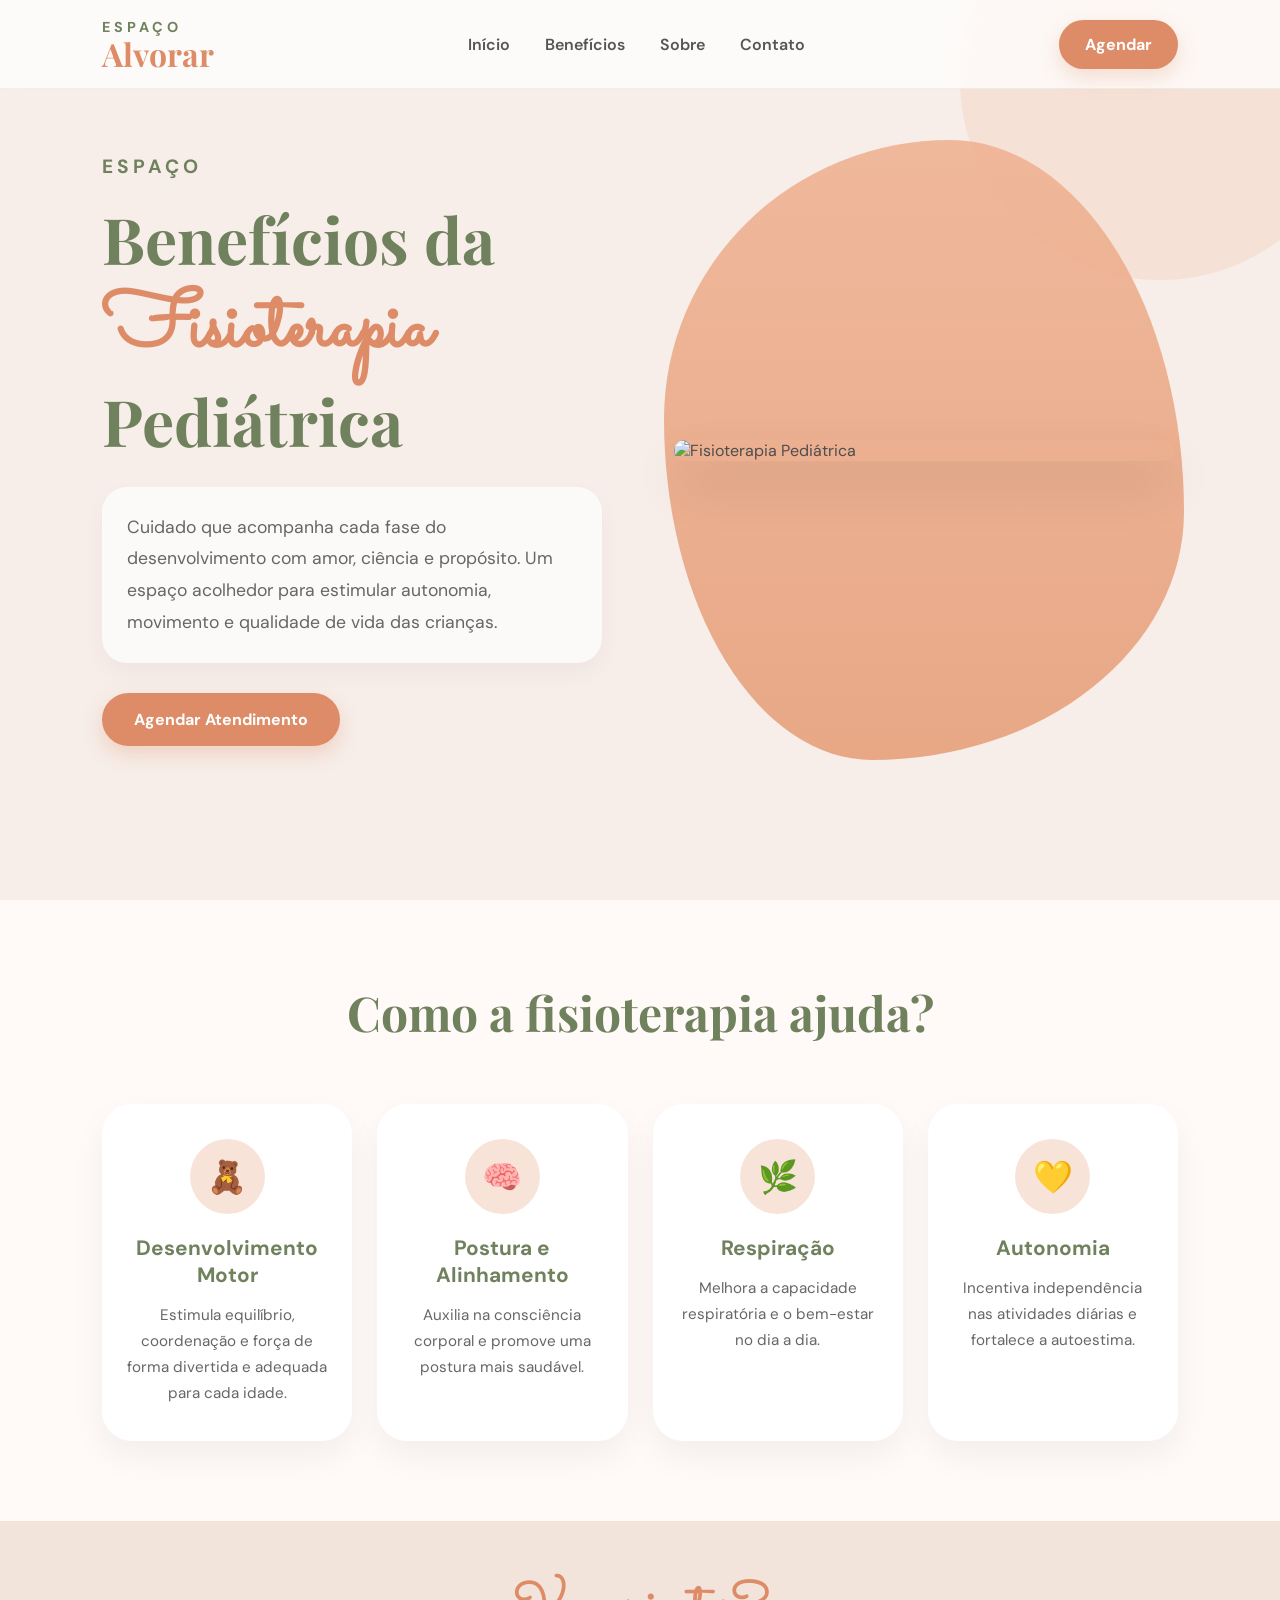
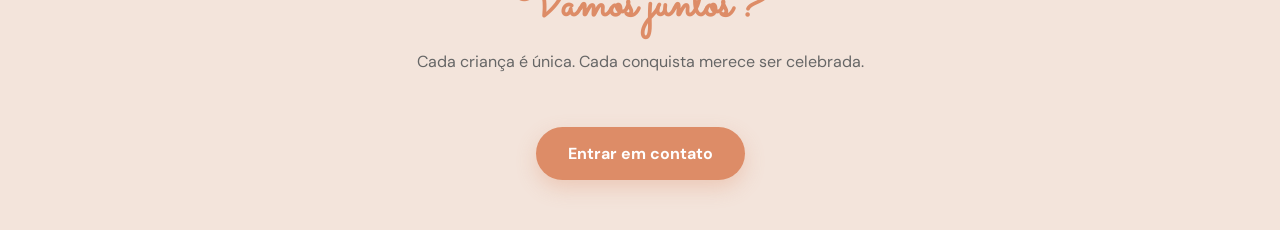
==== index.html @ 2c286621 "Add files via upload" ====
<!DOCTYPE html>
<html lang="pt-BR">

<head>
  <meta charset="UTF-8">
  <meta name="viewport" content="width=device-width, initial-scale=1.0">
  <title>Espaço Alvorar Infantil</title>

  <link rel="preconnect" href="https://fonts.googleapis.com">
  <link rel="preconnect" href="https://fonts.gstatic.com" crossorigin>

  <link
    href="https://fonts.googleapis.com/css2?family=DM+Sans:wght@400;500;700&family=Playfair+Display:wght@400;600;700&family=Sacramento&display=swap"
    rel="stylesheet">

  <link rel="stylesheet" href="style.css">
</head>

<body>
  <header>
    <!-- NAVBAR -->
    <nav class="navbar">

      <div class="nav-container">

        <!-- LOGO -->
        <div class="nav-logo">
          <h2>ESPAÇO</h2>
          <h1>Alvorar</h1>
        </div>

        <!-- MENU -->
        <ul class="nav-menu">
          <li><a href="#">Início</a></li>
          <li><a href="#">Benefícios</a></li>
          <li><a href="#">Sobre</a></li>
          <li><a href="#">Contato</a></li>
        </ul>

        <!-- BOTÃO -->
        <a href="#" class="nav-btn">
          Agendar
        </a>

      </div>

    </nav>

    <div class="bg-shape-top"></div>

    <div class="container">

      <div>

        <div class="logo">
          <h2>ESPAÇO</h2>
          <h1></h1>
          <span></span>
        </div>

        <div class="title">
          <h3>
            Benefícios da
            <span class="destaque">Fisioterapia</span>
            Pediátrica
          </h3>
        </div>

        <div class="descricao">
          Cuidado que acompanha cada fase do desenvolvimento com amor,
          ciência e propósito. Um espaço acolhedor para estimular
          autonomia, movimento e qualidade de vida das crianças.
        </div>

        <a href="#" class="btn">
          Agendar Atendimento
        </a>

      </div>

      <div class="imagem-area">

        <div class="blob"></div>

        <img src="1000135581.jpg" alt="Fisioterapia Pediátrica">

        <!-- <div class="floating-card">
          <h4>✨ Mais autonomia</h4>
          <p>
            Mais movimento, confiança e liberdade para explorar o mundo.
          </p>
        </div> -->

      </div>

    </div>

  </header>

  <section class="beneficios">

    <h2>Como a fisioterapia ajuda?</h2>

    <div class="grid">

      <div class="card">
        <div class="icone">🧸</div>
        <h3>Desenvolvimento Motor</h3>
        <p>
          Estimula equilíbrio, coordenação e força de forma divertida
          e adequada para cada idade.
        </p>
      </div>

      <div class="card">
        <div class="icone">🧠</div>
        <h3>Postura e Alinhamento</h3>
        <p>
          Auxilia na consciência corporal e promove uma postura mais saudável.
        </p>
      </div>

      <div class="card">
        <div class="icone">🌿</div>
        <h3>Respiração</h3>
        <p>
          Melhora a capacidade respiratória e o bem-estar no dia a dia.
        </p>
      </div>

      <div class="card">
        <div class="icone">💛</div>
        <h3>Autonomia</h3>
        <p>
          Incentiva independência nas atividades diárias e fortalece a autoestima.
        </p>
      </div>

    </div>

  </section>

  <footer>

    <h3>Vamos juntos?</h3>

    <p>
      Cada criança é única. Cada conquista merece ser celebrada.
    </p>

    <a href="#" class="btn">
      Entrar em contato
    </a>

  </footer>

</body>

</html>
---- style.css ----
* {
  margin: 0;
  padding: 0;
  box-sizing: border-box;
}

body {
  font-family: 'DM Sans', sans-serif;
  background: #f7eee9;
  color: #4d4d4d;
  overflow-x: hidden;
}

:root {
  --verde: #70815d;
  --verde-escuro: #5e6e4e;
  --laranja: #dd8c67;
  --bege: #fff7f2;
  --texto: #555;
}

header {
  min-height: 100vh;
  display: flex;
  align-items: center;
  justify-content: center;
  padding: 40px 8%;
  position: relative;
}

.bg-shape-top {
  position: absolute;
  top: -120px;
  right: -80px;
  width: 400px;
  height: 400px;
  background: #f1c9b3;
  border-radius: 50%;
  opacity: .35;
  z-index: 0;
}

.container {
  display: grid;
  grid-template-columns: 1fr 1fr;
  gap: 60px;
  align-items: center;
  position: relative;
  z-index: 2;
  max-width: 1300px;
  width: 100%;
}

.logo {
  margin-bottom: 25px;
}

.logo h2 {
  font-size: 1.2rem;
  color: var(--verde);
  letter-spacing: 4px;
  margin-bottom: 5px;
}

.logo h1 {
  font-family: 'Playfair Display', serif;
  font-size: 4rem;
  color: var(--laranja);
  line-height: 1;
}

.logo span {
  color: var(--verde);
  display: block;
  margin-top: 5px;
  letter-spacing: 5px;
  font-size: .9rem;
}

.title {
  margin-bottom: 30px;
}

.title h3 {
  font-family: 'Playfair Display', serif;
  font-size: 4rem;
  color: var(--verde);
  line-height: 1.1;
}

.title .destaque {
  font-family: 'Sacramento', cursive;
  color: var(--laranja);
  font-size: 5rem;
  display: block;
  margin: 12px 0;
}

.descricao {
  background: rgba(255, 255, 255, .7);
  padding: 25px;
  border-radius: 25px;
  max-width: 500px;
  font-size: 1.1rem;
  line-height: 1.8;
  color: #666;
  box-shadow: 0 10px 25px rgba(0, 0, 0, .04);
}

.btn {
  display: inline-block;
  margin-top: 30px;
  background: var(--laranja);
  color: white;
  text-decoration: none;
  padding: 16px 32px;
  border-radius: 40px;
  font-weight: 700;
  transition: .3s;
  box-shadow: 0 8px 20px rgba(221, 140, 103, .3);
}

.btn:hover {
  transform: translateY(-3px);
  background: #d6784e;
}

.imagem-area {
  position: relative;
  display: flex;
  justify-content: center;
  align-items: center;
}

.blob {
  width: 520px;
  height: 620px;
  background: linear-gradient(180deg, #efb293, #e6a07b);
  border-radius: 55% 45% 60% 40% / 45% 60% 40% 55%;
  position: absolute;
  z-index: 0;
  opacity: .9;
}

.imagem-area img {
  width: 500px;
  max-width: 100%;
  border-radius: 50px;
  position: relative;
  z-index: 2;
  box-shadow: 0 25px 50px rgba(0, 0, 0, .12);
  object-fit: cover;
}

.floating-card {
  position: absolute;
  bottom: 40px;
  left: -20px;
  background: white;
  padding: 20px;
  border-radius: 25px;
  width: 240px;
  box-shadow: 0 15px 35px rgba(0, 0, 0, .08);
  z-index: 3;
}

.floating-card h4 {
  color: var(--laranja);
  margin-bottom: 10px;
}

.floating-card p {
  font-size: .95rem;
  line-height: 1.5;
}

.beneficios {
  padding: 80px 8%;
  background: #fffaf7;
}

.beneficios h2 {
  text-align: center;
  font-size: 3rem;
  color: var(--verde);
  font-family: 'Playfair Display', serif;
  margin-bottom: 60px;
}

.grid {
  display: grid;
  grid-template-columns: repeat(auto-fit, minmax(220px, 1fr));
  gap: 25px;
}

.card {
  background: white;
  border-radius: 30px;
  padding: 35px 25px;
  text-align: center;
  box-shadow: 0 15px 35px rgba(0, 0, 0, .05);
  transition: .3s;
}

.card:hover {
  transform: translateY(-8px);
}

.icone {
  width: 75px;
  height: 75px;
  margin: 0 auto 20px;
  border-radius: 50%;
  background: #f8e3d8;
  display: flex;
  align-items: center;
  justify-content: center;
  font-size: 2rem;
}

.card h3 {
  color: var(--verde);
  margin-bottom: 15px;
  font-size: 1.3rem;
}

.card p {
  color: #666;
  line-height: 1.7;
  font-size: .95rem;
}

footer {
  background: #f3e4db;
  padding: 50px 8%;
  text-align: center;
}

footer h3 {
  font-family: 'Sacramento', cursive;
  color: var(--laranja);
  font-size: 3rem;
  margin-bottom: 10px;
}

footer p {
  color: #666;
  margin-bottom: 25px;
}

.navbar {
  width: 100%;
  position: fixed;
  top: 0;
  left: 0;
  z-index: 999;
  padding: 18px 8%;
  background: rgba(255, 255, 255, .75);
  backdrop-filter: blur(12px);
  border-bottom: 1px solid rgba(0, 0, 0, .05);
}

.nav-container {
  max-width: 1300px;
  margin: auto;
  display: flex;
  align-items: center;
  justify-content: space-between;
}

.nav-logo h2 {
  font-size: .9rem;
  letter-spacing: 4px;
  color: var(--verde);
  margin-bottom: 2px;
}

.nav-logo h1 {
  font-family: 'Playfair Display', serif;
  color: var(--laranja);
  font-size: 2rem;
  line-height: 1;
}

.nav-menu {
  display: flex;
  gap: 35px;
  list-style: none;
}

.nav-menu a {
  text-decoration: none;
  color: var(--texto);
  font-weight: 600;
  transition: .3s;
  position: relative;
}

.nav-menu a:hover {
  color: var(--laranja);
}

.nav-menu a::after {
  content: '';
  width: 0%;
  height: 2px;
  background: var(--laranja);
  position: absolute;
  bottom: -6px;
  left: 0;
  transition: .3s;
}

.nav-menu a:hover::after {
  width: 100%;
}

.nav-btn {
  background: var(--laranja);
  color: white;
  text-decoration: none;
  padding: 14px 26px;
  border-radius: 40px;
  font-weight: 700;
  transition: .3s;
  box-shadow: 0 8px 20px rgba(221, 140, 103, .25);
}

.nav-btn:hover {
  transform: translateY(-3px);
  background: #d6784e;
}

/* RESPONSIVO */

@media(max-width:980px) {

  .navbar {
    padding: 15px 5%;
  }

  .nav-menu {
    display: none;
  }

  .nav-btn {
    padding: 12px 20px;
    font-size: .9rem;
  }

  .nav-logo h1 {
    font-size: 1.7rem;
  }

}

@media(max-width:980px) {

  .container {
    grid-template-columns: 1fr;
    text-align: center;
  }

  .descricao {
    margin: auto;
  }

  .title h3 {
    font-size: 3rem;
  }

  .title .destaque {
    font-size: 4rem;
  }

  .logo h1 {
    font-size: 3rem;
  }

  .blob {
    width: 350px;
    height: 450px;
  }

  .imagem-area img {
    width: 340px;
  }

  .floating-card {
    position: relative;
    left: 0;
    bottom: 0;
    margin-top: 20px;
  }
}
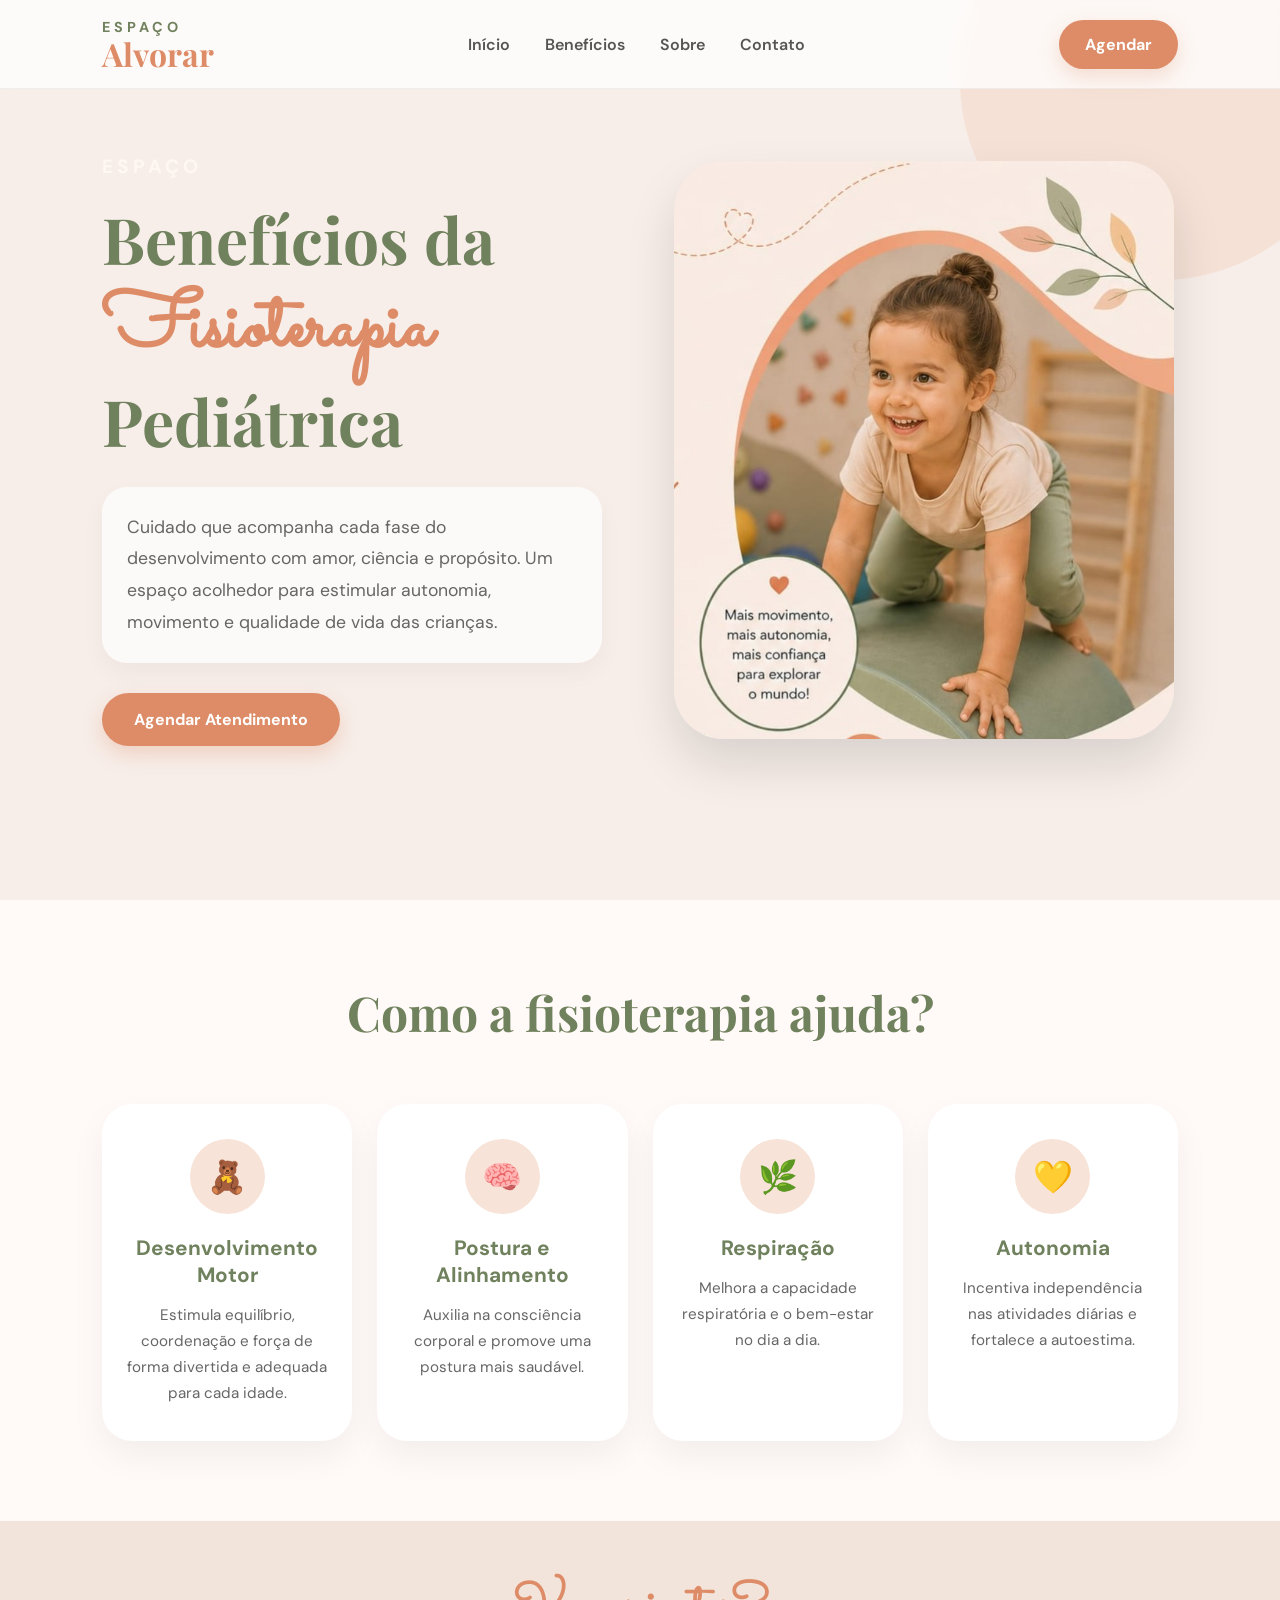
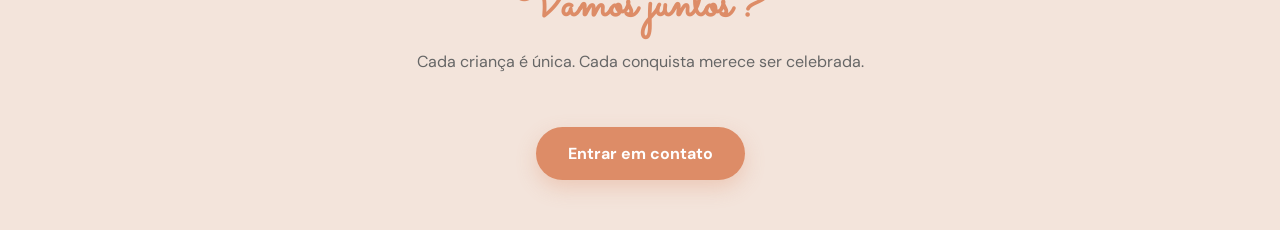
==== commit 50afebee: "incuido diretorio assets" ====
--- a/index.html
+++ b/index.html
@@ -80,9 +80,9 @@
 
       <div class="imagem-area">
 
-        <div class="blob"></div>
+        <!--<div class="blob"></div>-->
 
-        <img src="1000135581.jpg" alt="Fisioterapia Pediátrica">
+        <img src="assets/1000135581.jpg" alt="Fisioterapia Pediátrica">
 
         <!-- <div class="floating-card">
           <h4>✨ Mais autonomia</h4>
--- a/style.css
+++ b/style.css
@@ -57,7 +57,7 @@
 
 .logo h2 {
   font-size: 1.2rem;
-  color: var(--verde);
+  color: var(--bege);
   letter-spacing: 4px;
   margin-bottom: 5px;
 }
@@ -126,6 +126,7 @@
 }
 
 .imagem-area {
+  border-radius: 55% 45% 60% 40% / 45% 60% 40% 55%;
   position: relative;
   display: flex;
   justify-content: center;
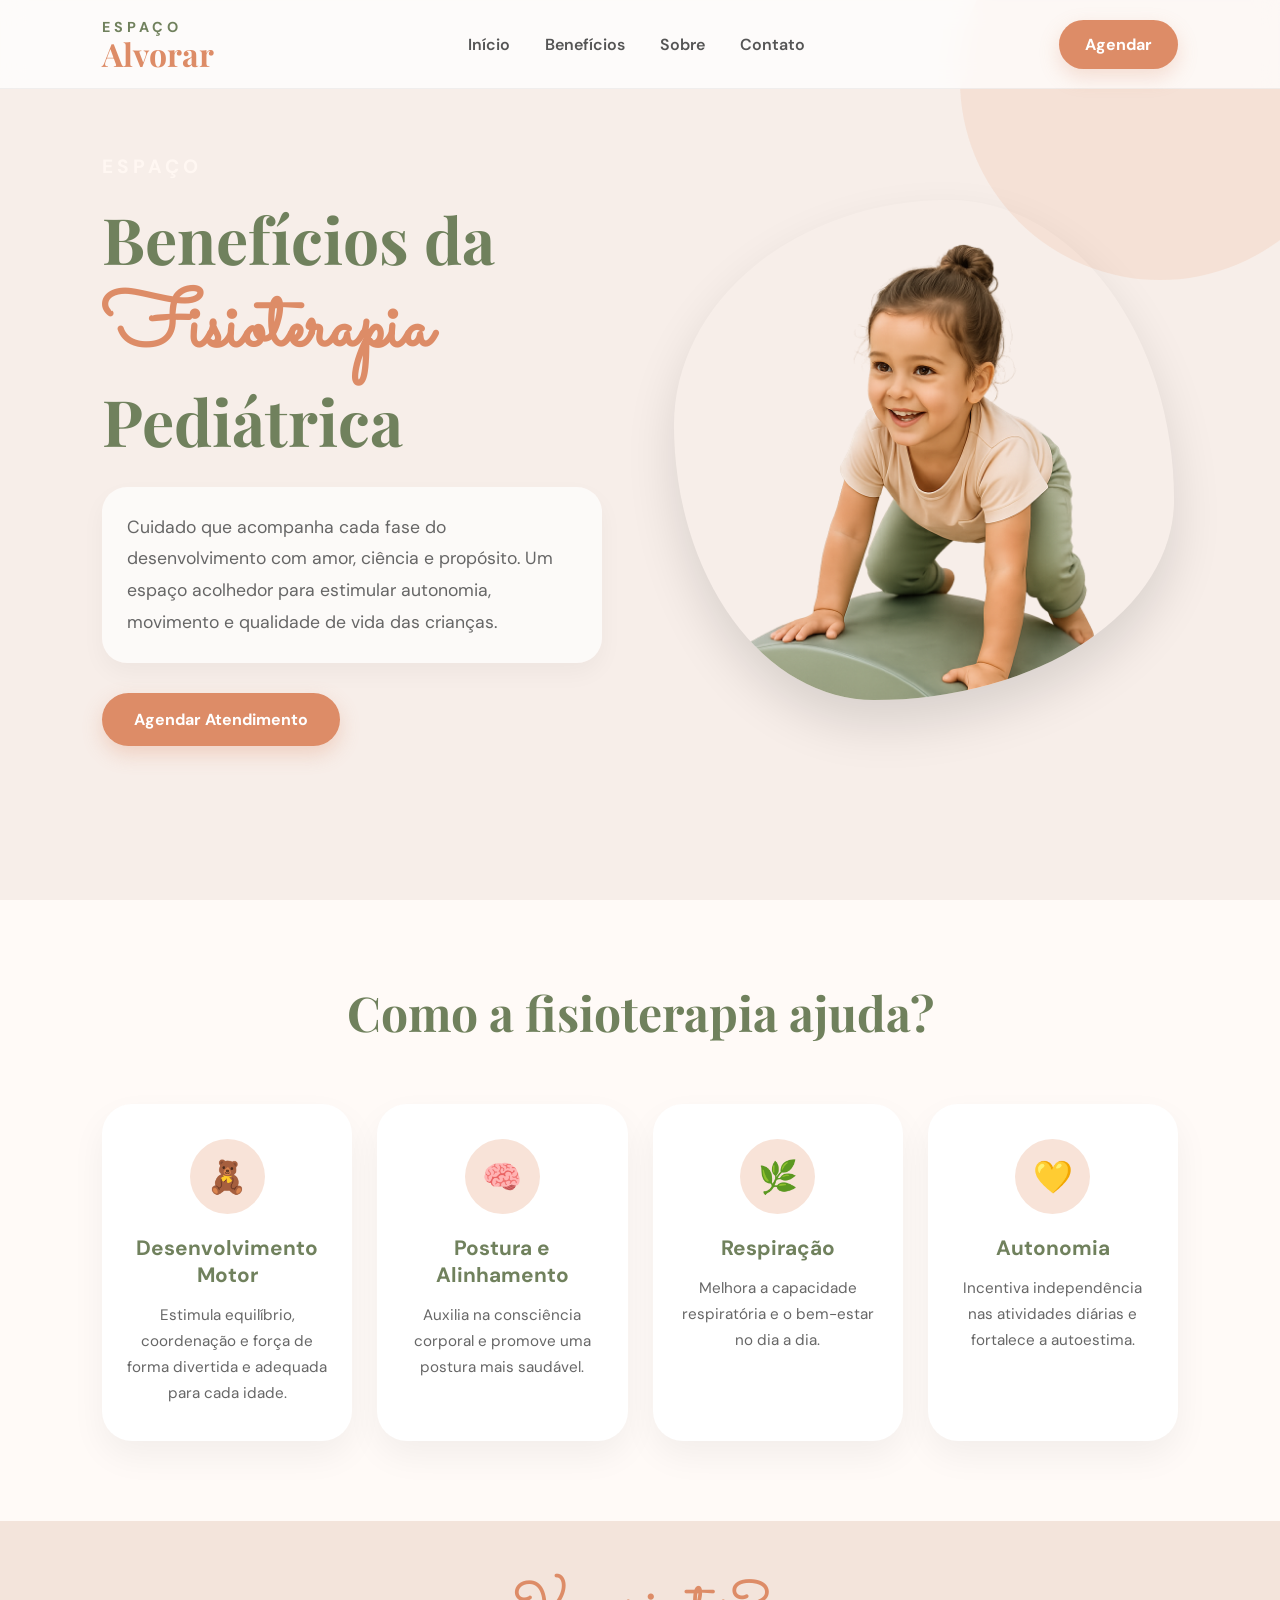
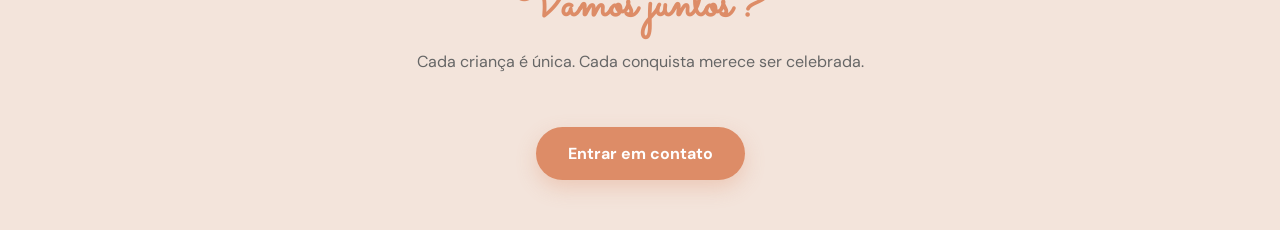
==== commit cace27ac: "melhoria de imagem" ====
--- a/index.html
+++ b/index.html
@@ -82,7 +82,7 @@
 
         <!--<div class="blob"></div>-->
 
-        <img src="assets/1000135581.jpg" alt="Fisioterapia Pediátrica">
+        <img src="assets/1000135582.png" alt="Fisioterapia Pediátrica">
 
         <!-- <div class="floating-card">
           <h4>✨ Mais autonomia</h4>
--- a/style.css
+++ b/style.css
@@ -126,7 +126,6 @@
 }
 
 .imagem-area {
-  border-radius: 55% 45% 60% 40% / 45% 60% 40% 55%;
   position: relative;
   display: flex;
   justify-content: center;
@@ -146,7 +145,7 @@
 .imagem-area img {
   width: 500px;
   max-width: 100%;
-  border-radius: 50px;
+  border-radius: 55% 45% 60% 40% / 45% 60% 40% 55%;
   position: relative;
   z-index: 2;
   box-shadow: 0 25px 50px rgba(0, 0, 0, .12);
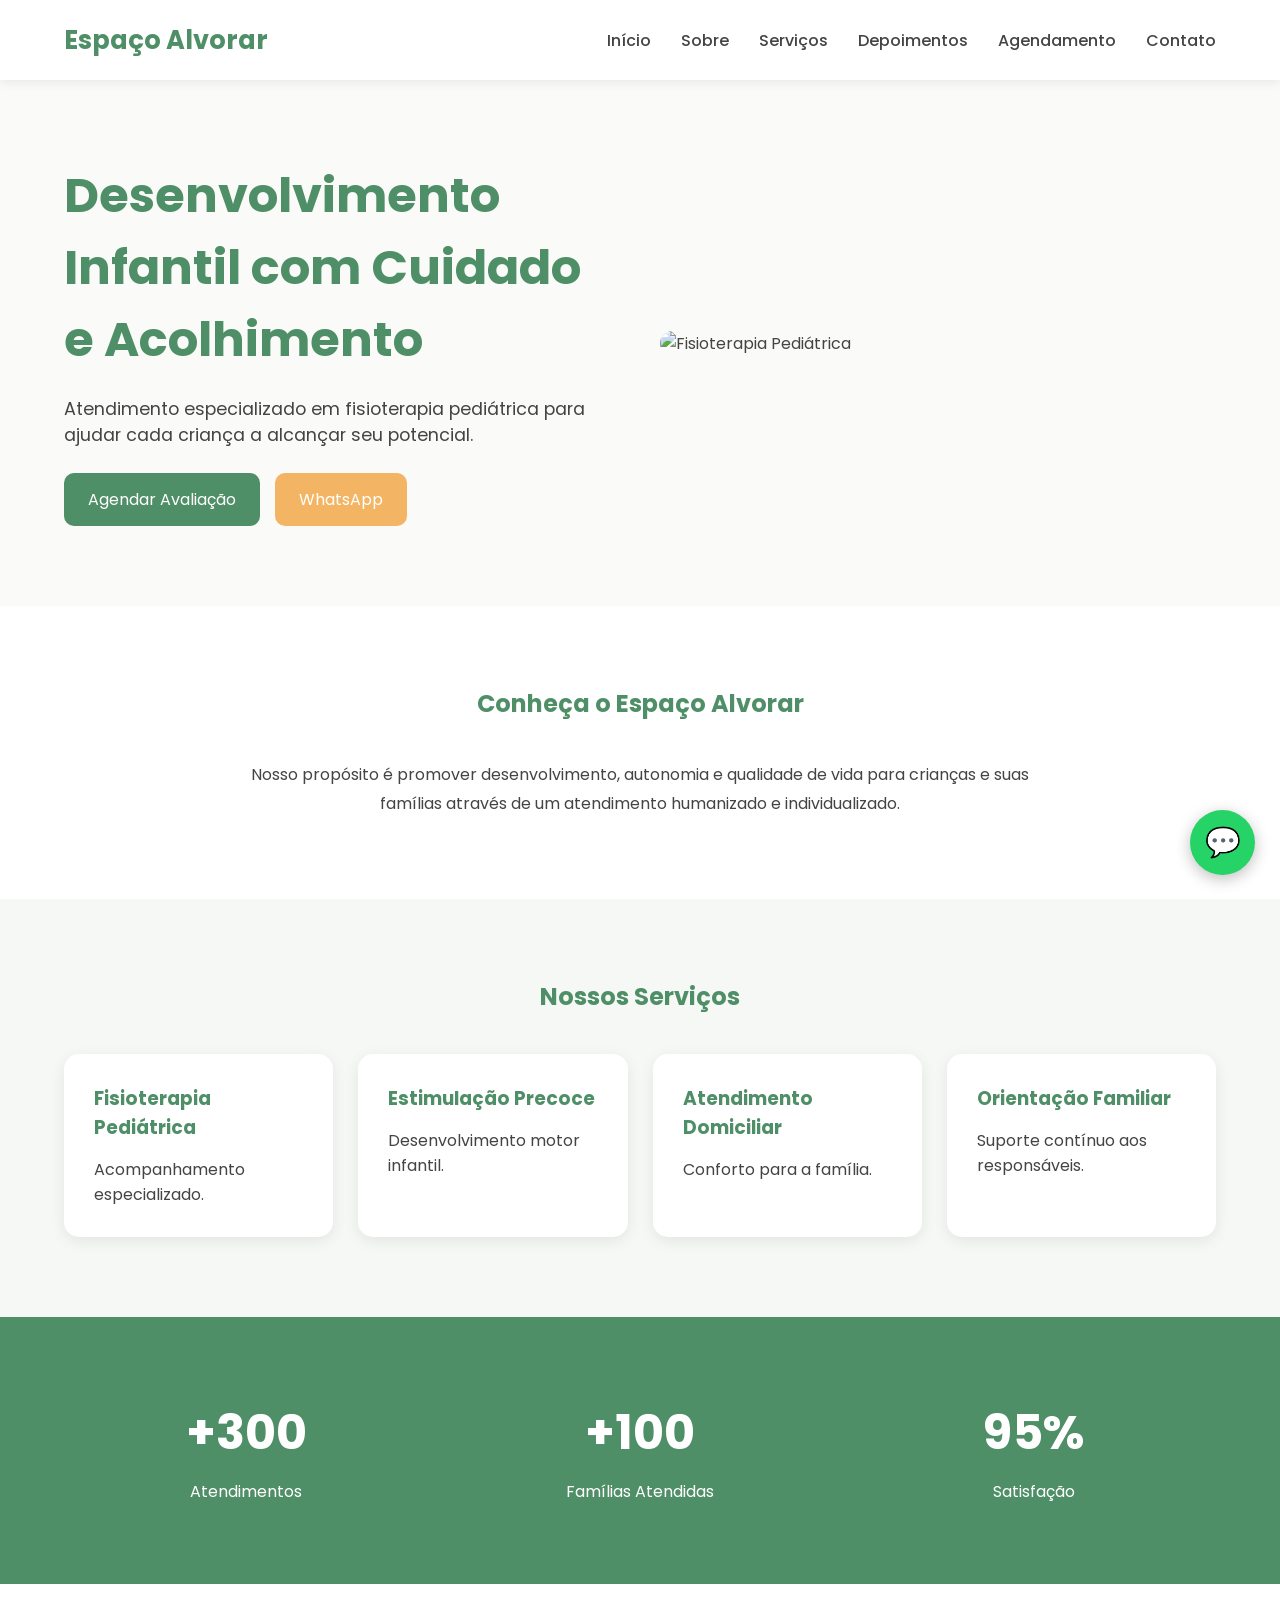
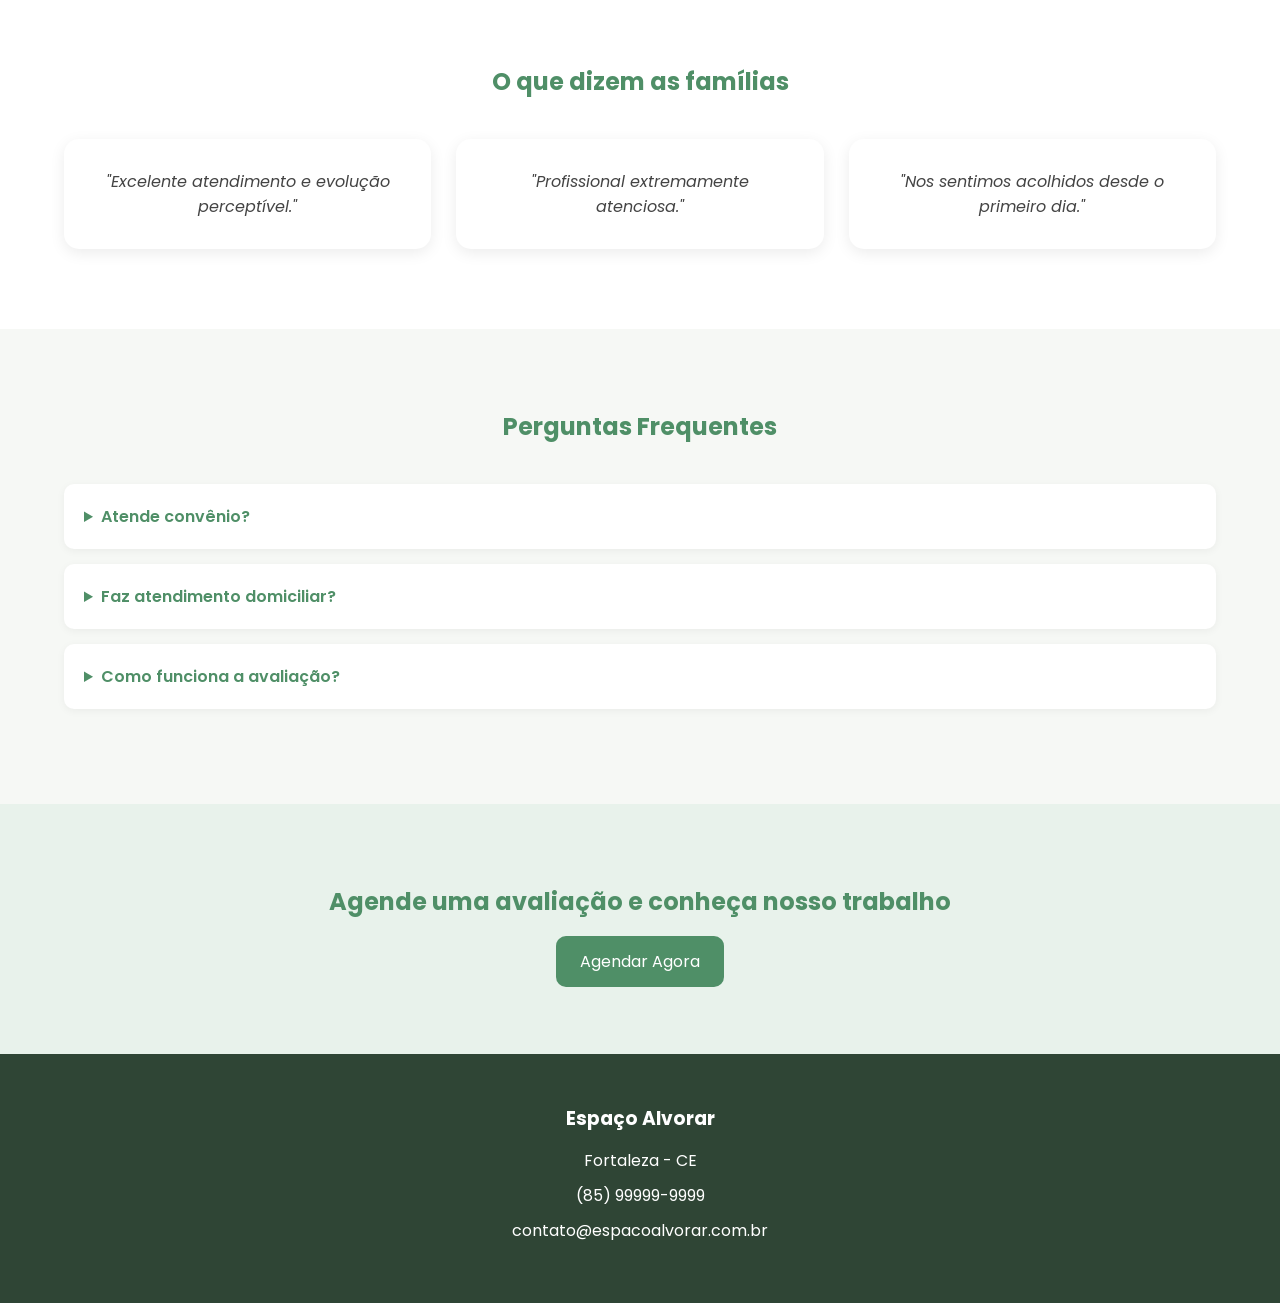
==== commit a2f2cf34: "frontend mvp" ====
--- a/index.html
+++ b/index.html
@@ -2,157 +2,285 @@
 <html lang="pt-BR">
 
 <head>
-  <meta charset="UTF-8">
-  <meta name="viewport" content="width=device-width, initial-scale=1.0">
-  <title>Espaço Alvorar Infantil</title>
-
-  <link rel="preconnect" href="https://fonts.googleapis.com">
-  <link rel="preconnect" href="https://fonts.gstatic.com" crossorigin>
-
-  <link
-    href="https://fonts.googleapis.com/css2?family=DM+Sans:wght@400;500;700&family=Playfair+Display:wght@400;600;700&family=Sacramento&display=swap"
-    rel="stylesheet">
-
-  <link rel="stylesheet" href="style.css">
+    <meta charset="UTF-8">
+    <meta name="viewport" content="width=device-width, initial-scale=1.0">
+
+    <title>Espaço Alvorar | Fisioterapia Pediátrica</title>
+
+    <meta name="description"
+        content="Espaço Alvorar - Fisioterapia Pediátrica especializada em desenvolvimento infantil, estimulação precoce e atendimento humanizado.">
+
+    <meta property="og:title" content="Espaço Alvorar">
+    <meta property="og:description"
+        content="Fisioterapia Pediátrica especializada em desenvolvimento infantil.">
+
+    <link rel="stylesheet" href="css/style.css">
+    <link rel="stylesheet" href="css/responsive.css">
+
+    <link rel="preconnect" href="https://fonts.googleapis.com">
+    <link href="https://fonts.googleapis.com/css2?family=Poppins:wght@300;400;500;600;700&display=swap"
+        rel="stylesheet">
 </head>
 
 <body>
-  <header>
-    <!-- NAVBAR -->
-    <nav class="navbar">
-
-      <div class="nav-container">
-
-        <!-- LOGO -->
-        <div class="nav-logo">
-          <h2>ESPAÇO</h2>
-          <h1>Alvorar</h1>
-        </div>
-
-        <!-- MENU -->
-        <ul class="nav-menu">
-          <li><a href="#">Início</a></li>
-          <li><a href="#">Benefícios</a></li>
-          <li><a href="#">Sobre</a></li>
-          <li><a href="#">Contato</a></li>
-        </ul>
-
-        <!-- BOTÃO -->
-        <a href="#" class="nav-btn">
-          Agendar
-        </a>
-
-      </div>
-
-    </nav>
-
-    <div class="bg-shape-top"></div>
-
-    <div class="container">
-
-      <div>
-
-        <div class="logo">
-          <h2>ESPAÇO</h2>
-          <h1></h1>
-          <span></span>
-        </div>
-
-        <div class="title">
-          <h3>
-            Benefícios da
-            <span class="destaque">Fisioterapia</span>
-            Pediátrica
-          </h3>
-        </div>
-
-        <div class="descricao">
-          Cuidado que acompanha cada fase do desenvolvimento com amor,
-          ciência e propósito. Um espaço acolhedor para estimular
-          autonomia, movimento e qualidade de vida das crianças.
-        </div>
-
-        <a href="#" class="btn">
-          Agendar Atendimento
-        </a>
-
-      </div>
-
-      <div class="imagem-area">
-
-        <!--<div class="blob"></div>-->
-
-        <img src="assets/1000135582.png" alt="Fisioterapia Pediátrica">
-
-        <!-- <div class="floating-card">
-          <h4>✨ Mais autonomia</h4>
-          <p>
-            Mais movimento, confiança e liberdade para explorar o mundo.
-          </p>
-        </div> -->
-
-      </div>
-
-    </div>
-
-  </header>
-
-  <section class="beneficios">
-
-    <h2>Como a fisioterapia ajuda?</h2>
-
-    <div class="grid">
-
-      <div class="card">
-        <div class="icone">🧸</div>
-        <h3>Desenvolvimento Motor</h3>
-        <p>
-          Estimula equilíbrio, coordenação e força de forma divertida
-          e adequada para cada idade.
-        </p>
-      </div>
-
-      <div class="card">
-        <div class="icone">🧠</div>
-        <h3>Postura e Alinhamento</h3>
-        <p>
-          Auxilia na consciência corporal e promove uma postura mais saudável.
-        </p>
-      </div>
-
-      <div class="card">
-        <div class="icone">🌿</div>
-        <h3>Respiração</h3>
-        <p>
-          Melhora a capacidade respiratória e o bem-estar no dia a dia.
-        </p>
-      </div>
-
-      <div class="card">
-        <div class="icone">💛</div>
-        <h3>Autonomia</h3>
-        <p>
-          Incentiva independência nas atividades diárias e fortalece a autoestima.
-        </p>
-      </div>
-
-    </div>
-
-  </section>
-
-  <footer>
-
-    <h3>Vamos juntos?</h3>
-
-    <p>
-      Cada criança é única. Cada conquista merece ser celebrada.
-    </p>
-
-    <a href="#" class="btn">
-      Entrar em contato
+
+    <!-- HEADER -->
+
+    <header class="header">
+
+        <div class="container">
+
+            <a href="#" class="logo">
+                Espaço Alvorar
+            </a>
+
+            <nav class="nav" id="nav">
+
+                <a href="#home">Início</a>
+                <a href="#sobre">Sobre</a>
+                <a href="#servicos">Serviços</a>
+                <a href="#depoimentos">Depoimentos</a>
+                <a href="agendamento.html">Agendamento</a>
+                <a href="#contato">Contato</a>
+
+            </nav>
+
+            <button id="menu-btn" class="menu-btn">
+                ☰
+            </button>
+
+        </div>
+
+    </header>
+
+    <!-- HERO -->
+
+    <section id="home" class="hero">
+
+        <div class="container hero-content">
+
+            <div class="hero-text">
+
+                <h1>
+                    Desenvolvimento Infantil com Cuidado e Acolhimento
+                </h1>
+
+                <p>
+                    Atendimento especializado em fisioterapia pediátrica para
+                    ajudar cada criança a alcançar seu potencial.
+                </p>
+
+                <div class="hero-buttons">
+
+                    <a href="agendamento.html" class="btn-primary">
+                        Agendar Avaliação
+                    </a>
+
+                    <a href="https://wa.me/5585999999999" class="btn-secondary">
+                        WhatsApp
+                    </a>
+
+                </div>
+
+            </div>
+
+            <div class="hero-image">
+
+                <img src="assets/img/hero.jpg"
+                    alt="Fisioterapia Pediátrica">
+
+            </div>
+
+        </div>
+
+    </section>
+
+    <!-- SOBRE -->
+
+    <section id="sobre" class="sobre">
+
+        <div class="container">
+
+            <h2>Conheça o Espaço Alvorar</h2>
+
+            <p>
+                Nosso propósito é promover desenvolvimento, autonomia e qualidade
+                de vida para crianças e suas famílias através de um atendimento
+                humanizado e individualizado.
+            </p>
+
+        </div>
+
+    </section>
+
+    <!-- SERVIÇOS -->
+
+    <section id="servicos" class="servicos">
+
+        <div class="container">
+
+            <h2>Nossos Serviços</h2>
+
+            <div class="cards">
+
+                <div class="card">
+                    <h3>Fisioterapia Pediátrica</h3>
+                    <p>Acompanhamento especializado.</p>
+                </div>
+
+                <div class="card">
+                    <h3>Estimulação Precoce</h3>
+                    <p>Desenvolvimento motor infantil.</p>
+                </div>
+
+                <div class="card">
+                    <h3>Atendimento Domiciliar</h3>
+                    <p>Conforto para a família.</p>
+                </div>
+
+                <div class="card">
+                    <h3>Orientação Familiar</h3>
+                    <p>Suporte contínuo aos responsáveis.</p>
+                </div>
+
+            </div>
+
+        </div>
+
+    </section>
+
+    <!-- ESTATÍSTICAS -->
+
+    <section class="stats">
+
+        <div class="container stats-grid">
+
+            <div>
+                <h3>+300</h3>
+                <p>Atendimentos</p>
+            </div>
+
+            <div>
+                <h3>+100</h3>
+                <p>Famílias Atendidas</p>
+            </div>
+
+            <div>
+                <h3>95%</h3>
+                <p>Satisfação</p>
+            </div>
+
+        </div>
+
+    </section>
+
+    <!-- DEPOIMENTOS -->
+
+    <section id="depoimentos" class="depoimentos">
+
+        <div class="container">
+
+            <h2>O que dizem as famílias</h2>
+
+            <div class="cards">
+
+                <div class="card">
+                    <p>
+                        "Excelente atendimento e evolução perceptível."
+                    </p>
+                </div>
+
+                <div class="card">
+                    <p>
+                        "Profissional extremamente atenciosa."
+                    </p>
+                </div>
+
+                <div class="card">
+                    <p>
+                        "Nos sentimos acolhidos desde o primeiro dia."
+                    </p>
+                </div>
+
+            </div>
+
+        </div>
+
+    </section>
+
+    <!-- FAQ -->
+
+    <section class="faq">
+
+        <div class="container">
+
+            <h2>Perguntas Frequentes</h2>
+
+            <details>
+                <summary>Atende convênio?</summary>
+                <p>Consulte disponibilidade.</p>
+            </details>
+
+            <details>
+                <summary>Faz atendimento domiciliar?</summary>
+                <p>Sim.</p>
+            </details>
+
+            <details>
+                <summary>Como funciona a avaliação?</summary>
+                <p>É realizada uma avaliação individualizada.</p>
+            </details>
+
+        </div>
+
+    </section>
+
+    <!-- CTA -->
+
+    <section class="cta">
+
+        <div class="container">
+
+            <h2>
+                Agende uma avaliação e conheça nosso trabalho
+            </h2>
+
+            <a href="agendamento.html" class="btn-primary">
+                Agendar Agora
+            </a>
+
+        </div>
+
+    </section>
+
+    <!-- CONTATO -->
+
+    <footer id="contato" class="footer">
+
+        <div class="container">
+
+            <h3>Espaço Alvorar</h3>
+
+            <p>Fortaleza - CE</p>
+
+            <p>(85) 99999-9999</p>
+
+            <p>contato@espacoalvorar.com.br</p>
+
+        </div>
+
+    </footer>
+
+    <!-- WHATSAPP -->
+
+    <a href="https://wa.me/5585999999999"
+        class="whatsapp-float">
+
+        💬
+
     </a>
 
-  </footer>
+    <script src="js/menu.js"></script>
 
 </body>
 
--- a/css/style.css
+++ b/css/style.css
@@ -0,0 +1,405 @@
+*{
+    margin:0;
+    padding:0;
+    box-sizing:border-box;
+}
+
+html{
+    scroll-behavior:smooth;
+}
+
+body{
+    font-family:'Poppins',sans-serif;
+    color:#444;
+    background:#fafaf8;
+}
+
+.container{
+    width:90%;
+    max-width:1200px;
+    margin:auto;
+}
+
+.header{
+    background:#ffffff;
+    box-shadow:0 2px 10px rgba(0,0,0,.08);
+    position:sticky;
+    top:0;
+    z-index:1000;
+}
+
+.header .container{
+    display:flex;
+    justify-content:space-between;
+    align-items:center;
+    height:80px;
+}
+
+.logo{
+    text-decoration:none;
+    font-size:1.6rem;
+    font-weight:700;
+    color:#4f8f67;
+}
+
+.nav{
+    display:flex;
+    gap:30px;
+}
+
+.nav a{
+    text-decoration:none;
+    color:#444;
+    font-weight:500;
+    transition:.3s;
+}
+
+.nav a:hover{
+    color:#4f8f67;
+}
+
+.menu-btn{
+    display:none;
+    border:none;
+    background:none;
+    font-size:2rem;
+    cursor:pointer;
+}
+
+.hero{
+    padding:80px 0;
+}
+
+.hero-content{
+    display:grid;
+    grid-template-columns:1fr 1fr;
+    gap:40px;
+    align-items:center;
+}
+
+.hero h1{
+    font-size:3rem;
+    color:#4f8f67;
+    margin-bottom:20px;
+}
+
+.hero p{
+    font-size:1.1rem;
+    margin-bottom:25px;
+}
+
+.hero-image img{
+    width:100%;
+    border-radius:20px;
+}
+
+.hero-buttons{
+    display:flex;
+    gap:15px;
+}
+
+.btn-primary{
+    background:#4f8f67;
+    color:#fff;
+    padding:14px 24px;
+    border-radius:10px;
+    text-decoration:none;
+    border:none;
+    cursor:pointer;
+}
+
+.btn-secondary{
+    background:#f3b563;
+    color:#fff;
+    padding:14px 24px;
+    border-radius:10px;
+    text-decoration:none;
+}
+
+section{
+    padding:80px 0;
+}
+
+section h2{
+    text-align:center;
+    margin-bottom:40px;
+    color:#4f8f67;
+}
+/* SOBRE */
+
+.sobre{
+    background:#ffffff;
+}
+
+.sobre p{
+    max-width:800px;
+    margin:auto;
+    text-align:center;
+    line-height:1.8;
+}
+
+/* SERVIÇOS */
+
+.servicos{
+    background:#f6f8f5;
+}
+
+.cards{
+    display:grid;
+    grid-template-columns:repeat(auto-fit,minmax(250px,1fr));
+    gap:25px;
+}
+
+.card{
+    background:#ffffff;
+    padding:30px;
+    border-radius:15px;
+    box-shadow:0 4px 15px rgba(0,0,0,.08);
+    transition:.3s;
+}
+
+.card:hover{
+    transform:translateY(-5px);
+}
+
+.card h3{
+    color:#4f8f67;
+    margin-bottom:15px;
+}
+
+/* ESTATÍSTICAS */
+
+.stats{
+    background:#4f8f67;
+    color:#fff;
+}
+
+.stats-grid{
+    display:grid;
+    grid-template-columns:repeat(3,1fr);
+    text-align:center;
+    gap:30px;
+}
+
+.stats-grid h3{
+    font-size:3rem;
+    margin-bottom:10px;
+}
+
+/* DEPOIMENTOS */
+
+.depoimentos{
+    background:#fff;
+}
+
+.depoimentos .card{
+    text-align:center;
+    font-style:italic;
+}
+
+/* FAQ */
+
+.faq{
+    background:#f6f8f5;
+}
+
+.faq details{
+    background:#fff;
+    padding:20px;
+    margin-bottom:15px;
+    border-radius:10px;
+    box-shadow:0 2px 8px rgba(0,0,0,.05);
+}
+
+.faq summary{
+    cursor:pointer;
+    font-weight:600;
+    color:#4f8f67;
+}
+
+.faq p{
+    margin-top:15px;
+}
+
+/* CTA */
+
+.cta{
+    text-align:center;
+    background:#e8f2eb;
+}
+
+.cta h2{
+    margin-bottom:30px;
+}
+
+/* FOOTER */
+
+.footer{
+    background:#2f4535;
+    color:white;
+    text-align:center;
+    padding:50px 0;
+}
+
+.footer h3{
+    margin-bottom:15px;
+}
+
+.footer p{
+    margin-bottom:10px;
+}
+
+/* ===========================
+   AGENDAMENTO
+=========================== */
+
+.agendamento-page{
+    min-height:100vh;
+    padding:100px 0;
+}
+
+.agendamento-grid{
+    display:grid;
+    grid-template-columns:1fr 1.2fr;
+    gap:50px;
+    align-items:start;
+}
+
+.agendamento-info h1{
+    color:#4f8f67;
+    font-size:2.5rem;
+    margin-bottom:20px;
+}
+
+.agendamento-info p{
+    line-height:1.8;
+    margin-bottom:25px;
+}
+
+.info-card{
+    background:white;
+    padding:25px;
+    border-radius:15px;
+    box-shadow:0 4px 15px rgba(0,0,0,.08);
+}
+
+.info-card h3{
+    margin-bottom:15px;
+}
+
+.info-card p{
+    margin-bottom:10px;
+}
+
+.agendamento-form{
+    background:white;
+    padding:35px;
+    border-radius:20px;
+    box-shadow:0 4px 20px rgba(0,0,0,.08);
+}
+
+.input-group{
+    display:flex;
+    flex-direction:column;
+    margin-bottom:20px;
+}
+
+.input-group label{
+    margin-bottom:8px;
+    font-weight:500;
+}
+
+.input-group input,
+.input-group select,
+.input-group textarea{
+    padding:14px;
+    border:1px solid #ddd;
+    border-radius:10px;
+    font-family:inherit;
+}
+
+.input-group input:focus,
+.input-group select:focus,
+.input-group textarea:focus{
+    outline:none;
+    border-color:#4f8f67;
+}
+
+.agendamento-form button{
+    width:100%;
+}
+
+/* ===========================
+   WHATSAPP
+=========================== */
+
+.whatsapp-float{
+    position:fixed;
+    right:25px;
+    bottom:25px;
+    width:65px;
+    height:65px;
+    background:#25D366;
+    color:white;
+    border-radius:50%;
+    display:flex;
+    align-items:center;
+    justify-content:center;
+    text-decoration:none;
+    font-size:1.8rem;
+    box-shadow:0 4px 15px rgba(0,0,0,.25);
+    z-index:9999;
+    transition:.3s;
+}
+
+.whatsapp-float:hover{
+    transform:scale(1.1);
+}
+
+/* =======================
+   PÁGINAS INTERNAS
+======================= */
+
+.page-banner{
+
+    background:#4f8f67;
+    color:white;
+
+    text-align:center;
+
+    padding:120px 0 80px;
+}
+
+.page-banner h1{
+
+    font-size:3rem;
+    margin-bottom:15px;
+}
+
+.page-banner p{
+
+    font-size:1.1rem;
+}
+
+.sobre-grid{
+
+    display:grid;
+
+    grid-template-columns:1fr 1fr;
+
+    gap:50px;
+
+    align-items:center;
+}
+
+.img-rounded{
+
+    width:100%;
+
+    border-radius:20px;
+}
+
+.contato-page{
+
+    padding:80px 0;
+}
--- a/css/responsive.css
+++ b/css/responsive.css
@@ -0,0 +1,97 @@
+/* TABLETS */
+
+@media(max-width:992px){
+
+    .hero-content{
+        grid-template-columns:1fr;
+    }
+
+    .agendamento-grid{
+        grid-template-columns:1fr;
+    }
+
+    .stats-grid{
+        grid-template-columns:1fr;
+    }
+
+}
+
+/* CELULARES */
+
+@media(max-width:768px){
+
+    .menu-btn{
+        display:block;
+    }
+
+    .nav{
+        position:absolute;
+        top:80px;
+        left:0;
+        width:100%;
+        background:white;
+        flex-direction:column;
+        padding:20px;
+        display:none;
+        box-shadow:0 5px 15px rgba(0,0,0,.08);
+    }
+
+    .nav.active{
+        display:flex;
+    }
+
+    .hero{
+        padding:50px 0;
+    }
+
+    .hero h1{
+        font-size:2rem;
+        text-align:center;
+    }
+
+    .hero p{
+        text-align:center;
+    }
+
+    .hero-buttons{
+        justify-content:center;
+        flex-wrap:wrap;
+    }
+
+    section{
+        padding:60px 0;
+    }
+
+    .agendamento-form{
+        padding:25px;
+    }
+
+    .agendamento-info h1{
+        font-size:2rem;
+    }
+
+}
+
+/* TELAS PEQUENAS */
+
+@media(max-width:480px){
+
+    .container{
+        width:95%;
+    }
+
+    .hero h1{
+        font-size:1.7rem;
+    }
+
+    .btn-primary,
+    .btn-secondary{
+        width:100%;
+        text-align:center;
+    }
+
+    .stats-grid h3{
+        font-size:2.2rem;
+    }
+
+}
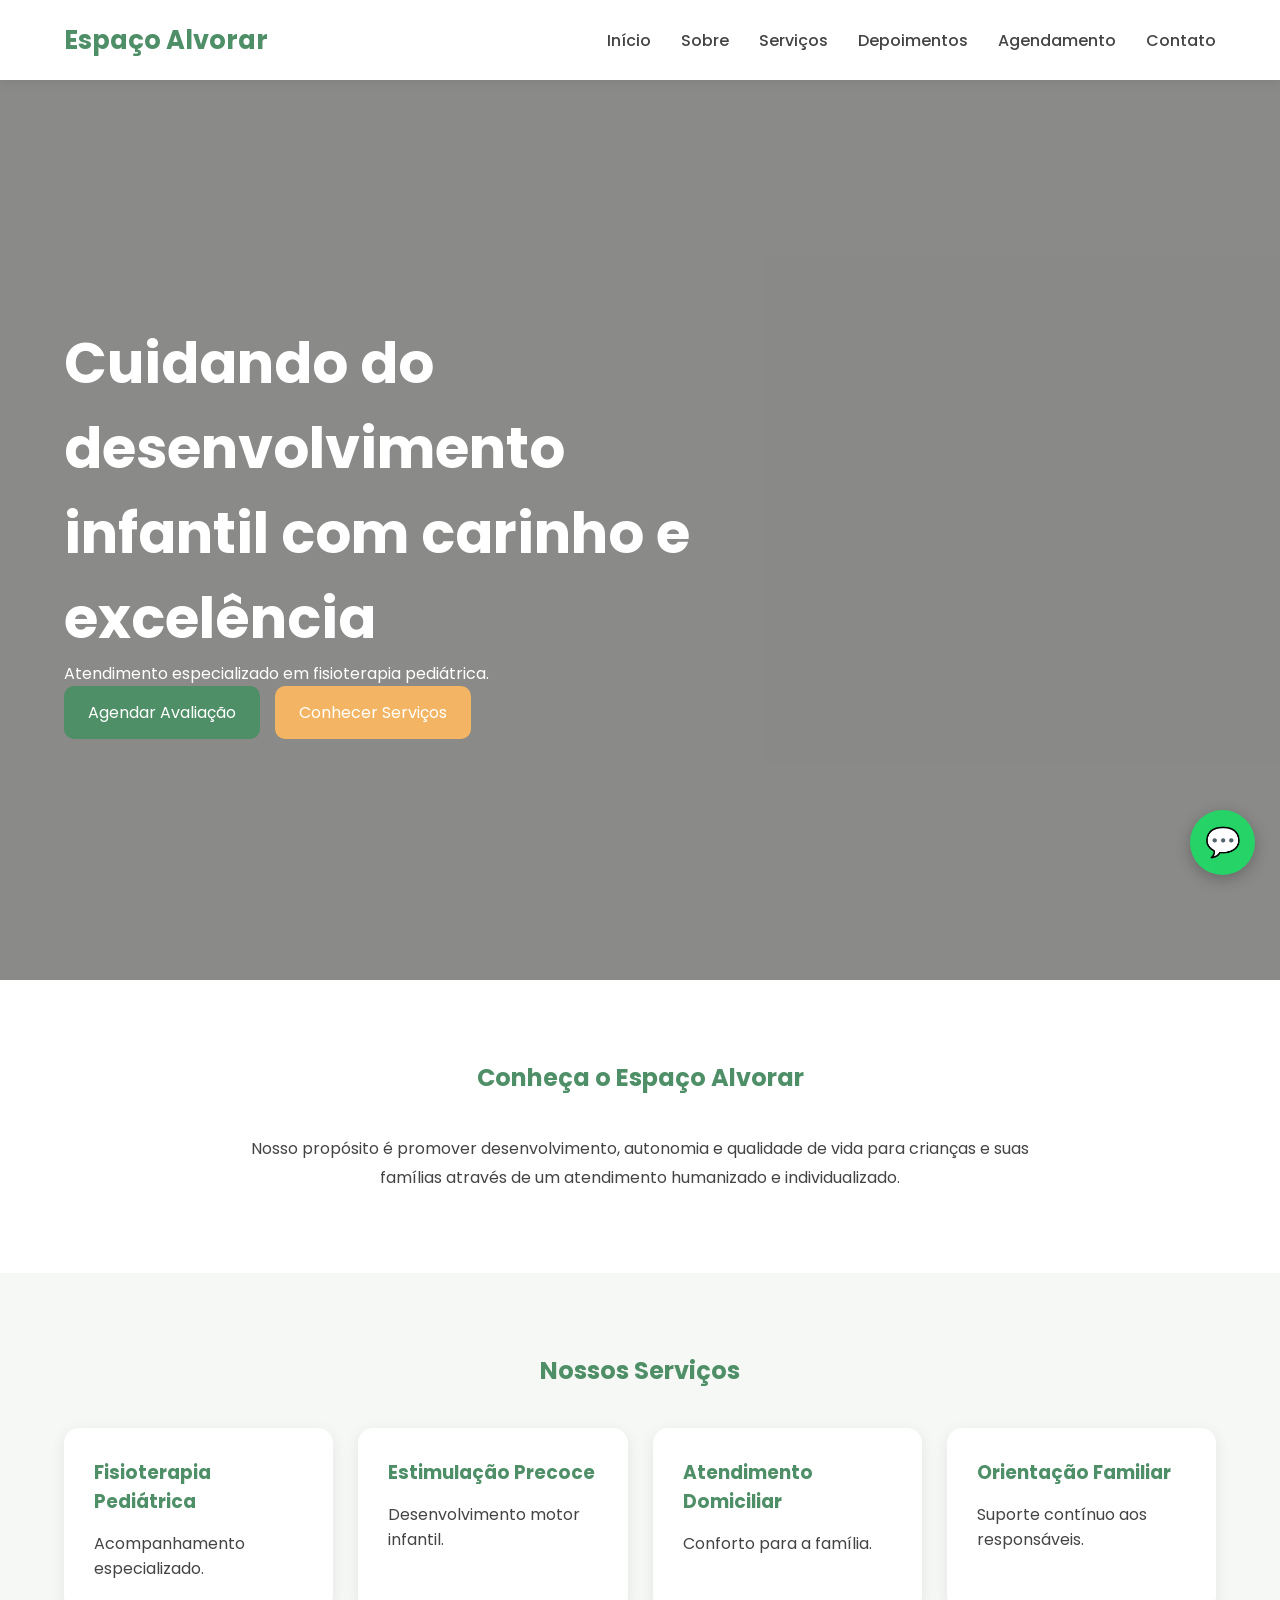
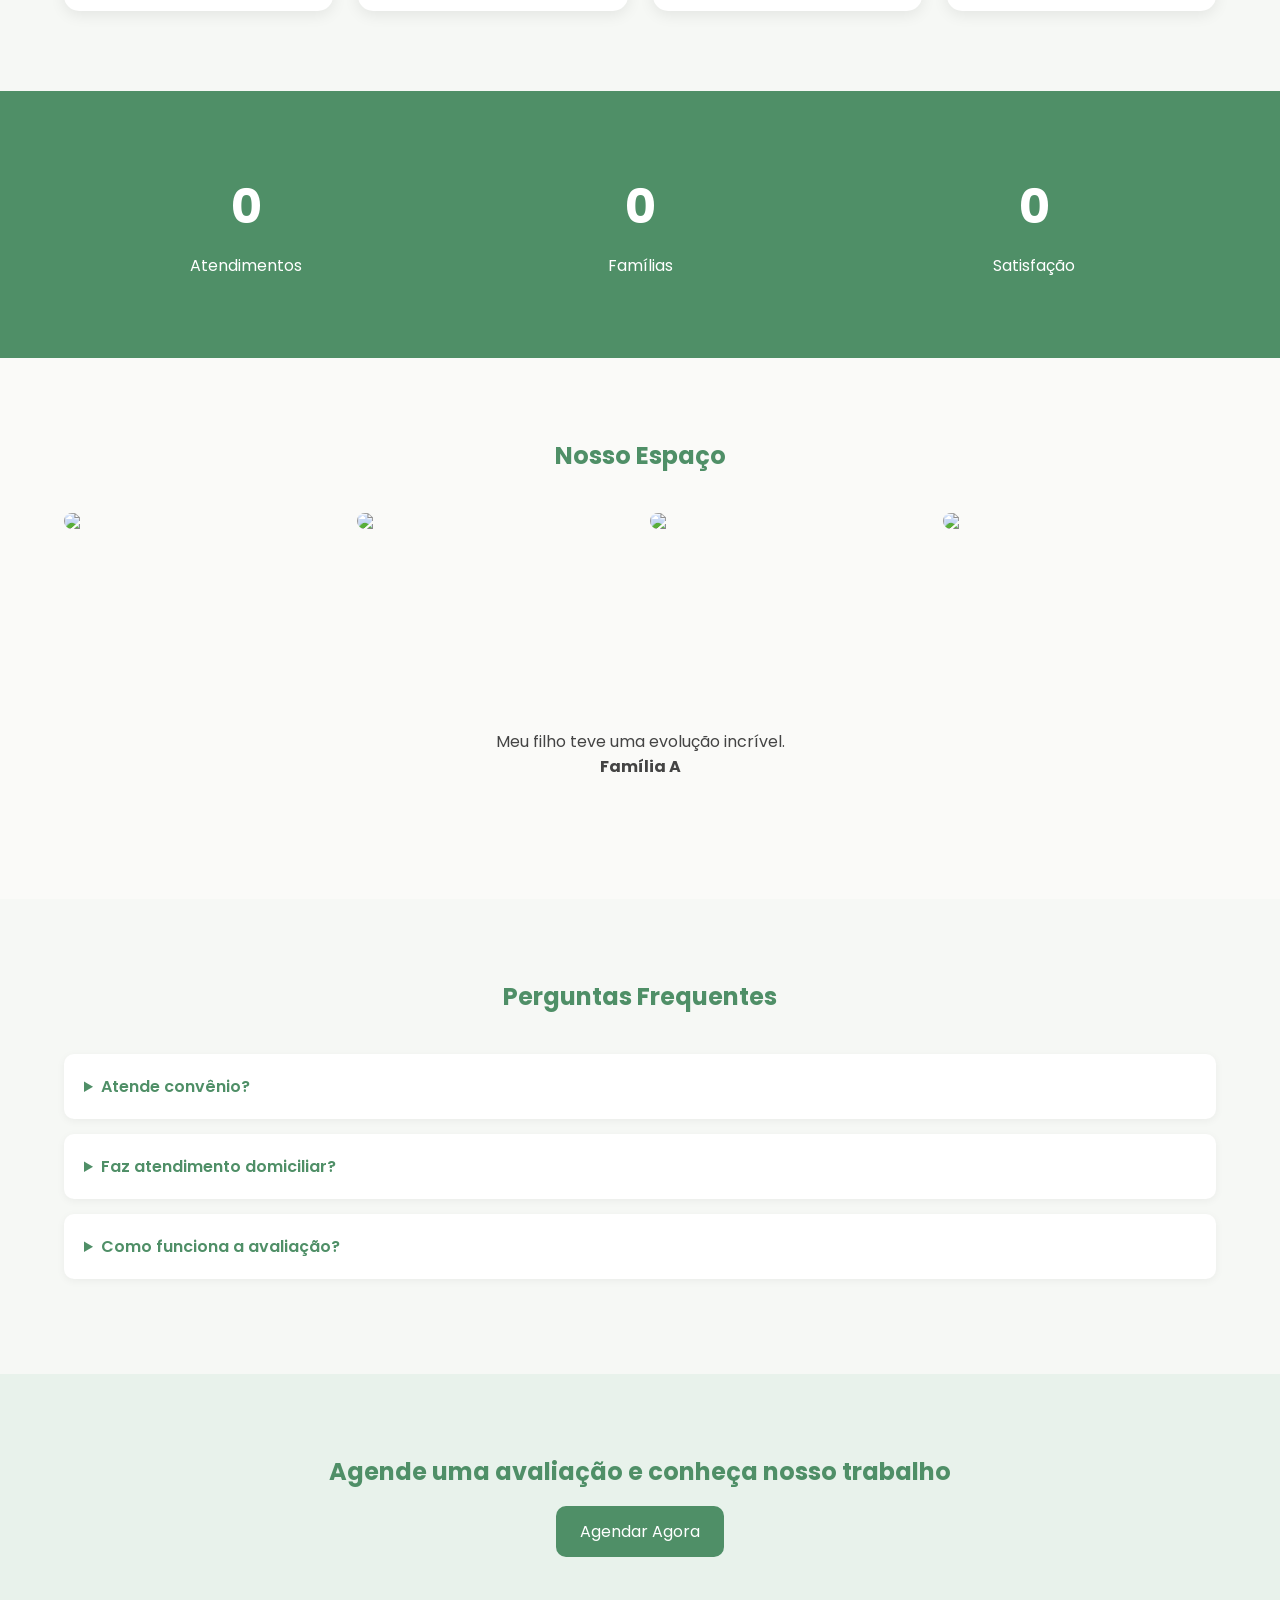
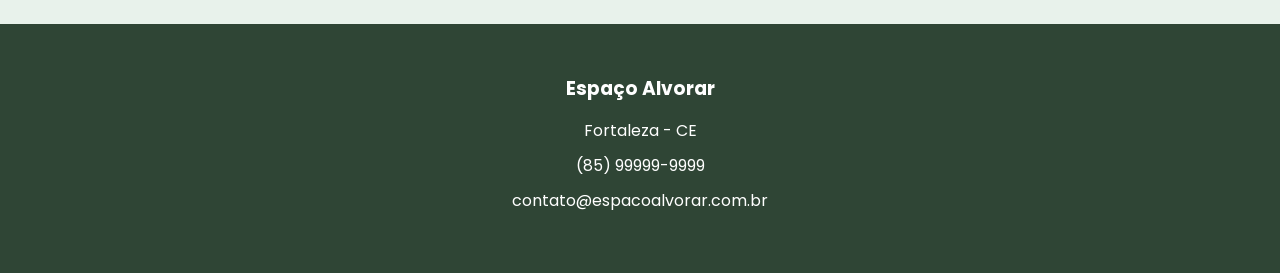
==== commit f0c647d5: "add nova estrutura" ====
--- a/index.html
+++ b/index.html
@@ -11,16 +11,18 @@
         content="Espaço Alvorar - Fisioterapia Pediátrica especializada em desenvolvimento infantil, estimulação precoce e atendimento humanizado.">
 
     <meta property="og:title" content="Espaço Alvorar">
-    <meta property="og:description"
-        content="Fisioterapia Pediátrica especializada em desenvolvimento infantil.">
+    <meta property="og:description" content="Fisioterapia Pediátrica especializada em desenvolvimento infantil.">
 
     <link rel="stylesheet" href="css/style.css">
     <link rel="stylesheet" href="css/responsive.css">
+    <link rel="stylesheet" href="css/slider.css">
 
     <link rel="preconnect" href="https://fonts.googleapis.com">
     <link href="https://fonts.googleapis.com/css2?family=Poppins:wght@300;400;500;600;700&display=swap"
         rel="stylesheet">
 </head>
+
+<link rel="stylesheet" href="https://unpkg.com/aos@next/dist/aos.css">
 
 <body>
 
@@ -55,19 +57,24 @@
 
     <!-- HERO -->
 
-    <section id="home" class="hero">
-
-        <div class="container hero-content">
-
-            <div class="hero-text">
+    <section class="hero-video">
+
+        <video autoplay muted loop playsinline>
+
+            <source src="assets/videos/hero.mp4" type="video/mp4">
+
+        </video>
+
+        <div class="hero-overlay">
+
+            <div class="container">
 
                 <h1>
-                    Desenvolvimento Infantil com Cuidado e Acolhimento
+                    Cuidando do desenvolvimento infantil com carinho e excelência
                 </h1>
 
                 <p>
-                    Atendimento especializado em fisioterapia pediátrica para
-                    ajudar cada criança a alcançar seu potencial.
+                    Atendimento especializado em fisioterapia pediátrica.
                 </p>
 
                 <div class="hero-buttons">
@@ -76,18 +83,11 @@
                         Agendar Avaliação
                     </a>
 
-                    <a href="https://wa.me/5585999999999" class="btn-secondary">
-                        WhatsApp
+                    <a href="#" class="btn-secondary">
+                        Conhecer Serviços
                     </a>
 
                 </div>
-
-            </div>
-
-            <div class="hero-image">
-
-                <img src="assets/img/hero.jpg"
-                    alt="Fisioterapia Pediátrica">
 
             </div>
 
@@ -121,7 +121,7 @@
 
             <h2>Nossos Serviços</h2>
 
-            <div class="cards">
+            <div class="cards" >
 
                 <div class="card">
                     <h3>Fisioterapia Pediátrica</h3>
@@ -156,51 +156,99 @@
         <div class="container stats-grid">
 
             <div>
-                <h3>+300</h3>
+
+                <h3 class="counter" data-target="300">
+                    0
+                </h3>
+
                 <p>Atendimentos</p>
+
             </div>
 
             <div>
-                <h3>+100</h3>
-                <p>Famílias Atendidas</p>
+
+                <h3 class="counter" data-target="100">
+                    0
+                </h3>
+
+                <p>Famílias</p>
+
             </div>
 
             <div>
-                <h3>95%</h3>
+
+                <h3 class="counter" data-target="95">
+                    0
+                </h3>
+
                 <p>Satisfação</p>
-            </div>
-
-        </div>
-
-    </section>
+
+            </div>
+
+        </div>
+
+    </section>
+
+    <!-- GALERIA DE FOTOS -->
+     
+    <section class="galeria">
+
+    <div class="container">
+
+        <h2>Nosso Espaço</h2>
+
+        <div class="galeria-grid">
+
+            <img src="assets/img/1.jpg">
+            <img src="assets/img/2.jpg">
+            <img src="assets/img/3.jpg">
+            <img src="assets/img/4.jpg">
+
+        </div>
+
+    </div>
+
+</section>
 
     <!-- DEPOIMENTOS -->
 
-    <section id="depoimentos" class="depoimentos">
-
-        <div class="container">
-
-            <h2>O que dizem as famílias</h2>
-
-            <div class="cards">
-
-                <div class="card">
-                    <p>
-                        "Excelente atendimento e evolução perceptível."
-                    </p>
-                </div>
-
-                <div class="card">
-                    <p>
-                        "Profissional extremamente atenciosa."
-                    </p>
-                </div>
-
-                <div class="card">
-                    <p>
-                        "Nos sentimos acolhidos desde o primeiro dia."
-                    </p>
-                </div>
+    <section class="testimonial-slider">
+
+        <div class="slides">
+
+            <div class="slide">
+
+                <p>
+                    Meu filho teve uma evolução incrível.
+                </p>
+
+                <strong>
+                    Família A
+                </strong>
+
+            </div>
+
+            <div class="slide">
+
+                <p>
+                    Atendimento acolhedor.
+                </p>
+
+                <strong>
+                    Família B
+                </strong>
+
+            </div>
+
+            <div class="slide">
+
+                <p>
+                    Excelente profissional.
+                </p>
+
+                <strong>
+                    Família C
+                </strong>
 
             </div>
 
@@ -273,15 +321,25 @@
 
     <!-- WHATSAPP -->
 
-    <a href="https://wa.me/5585999999999"
-        class="whatsapp-float">
+    <a href="https://wa.me/5585999999999" class="whatsapp-float">
 
         💬
 
     </a>
 
     <script src="js/menu.js"></script>
-
+    <script src="js/scroll.js"></script>
+    <script src="js/slider.js"></script>
+    
+
+    <script src="https://unpkg.com/aos@next/dist/aos.js">
+    </script>
+
+    <script>
+
+        AOS.init();
+
+    </script>
 </body>
 
 </html>
--- a/css/style.css
+++ b/css/style.css
@@ -402,4 +402,69 @@
 .contato-page{
 
     padding:80px 0;
+}
+
+.hero-video{
+
+    position:relative;
+
+    height:100vh;
+
+    overflow:hidden;
+}
+
+.hero-video video{
+
+    position:absolute;
+
+    width:100%;
+    height:100%;
+
+    object-fit:cover;
+}
+
+.hero-overlay{
+
+    position:absolute;
+
+    inset:0;
+
+    background:rgba(0,0,0,.45);
+
+    display:flex;
+
+    align-items:center;
+
+    color:white;
+}
+
+.hero-overlay h1{
+
+    font-size:3.5rem;
+
+    max-width:700px;
+}
+
+.galeria-grid{
+
+    display:grid;
+
+    grid-template-columns:
+    repeat(auto-fit,minmax(250px,1fr));
+
+    gap:20px;
+}
+
+.galeria-grid img{
+
+    width:100%;
+
+    border-radius:15px;
+
+    transition:.3s;
+}
+
+.galeria-grid img:hover{
+
+    transform:scale(1.03);
 }
--- a/css/slider.css
+++ b/css/slider.css
@@ -0,0 +1,24 @@
+.testimonial-slider{
+
+    overflow:hidden;
+
+    max-width:800px;
+
+    margin:auto;
+}
+
+.slides{
+
+    display:flex;
+
+    transition:.5s;
+}
+
+.slide{
+
+    min-width:100%;
+
+    padding:40px;
+
+    text-align:center;
+}
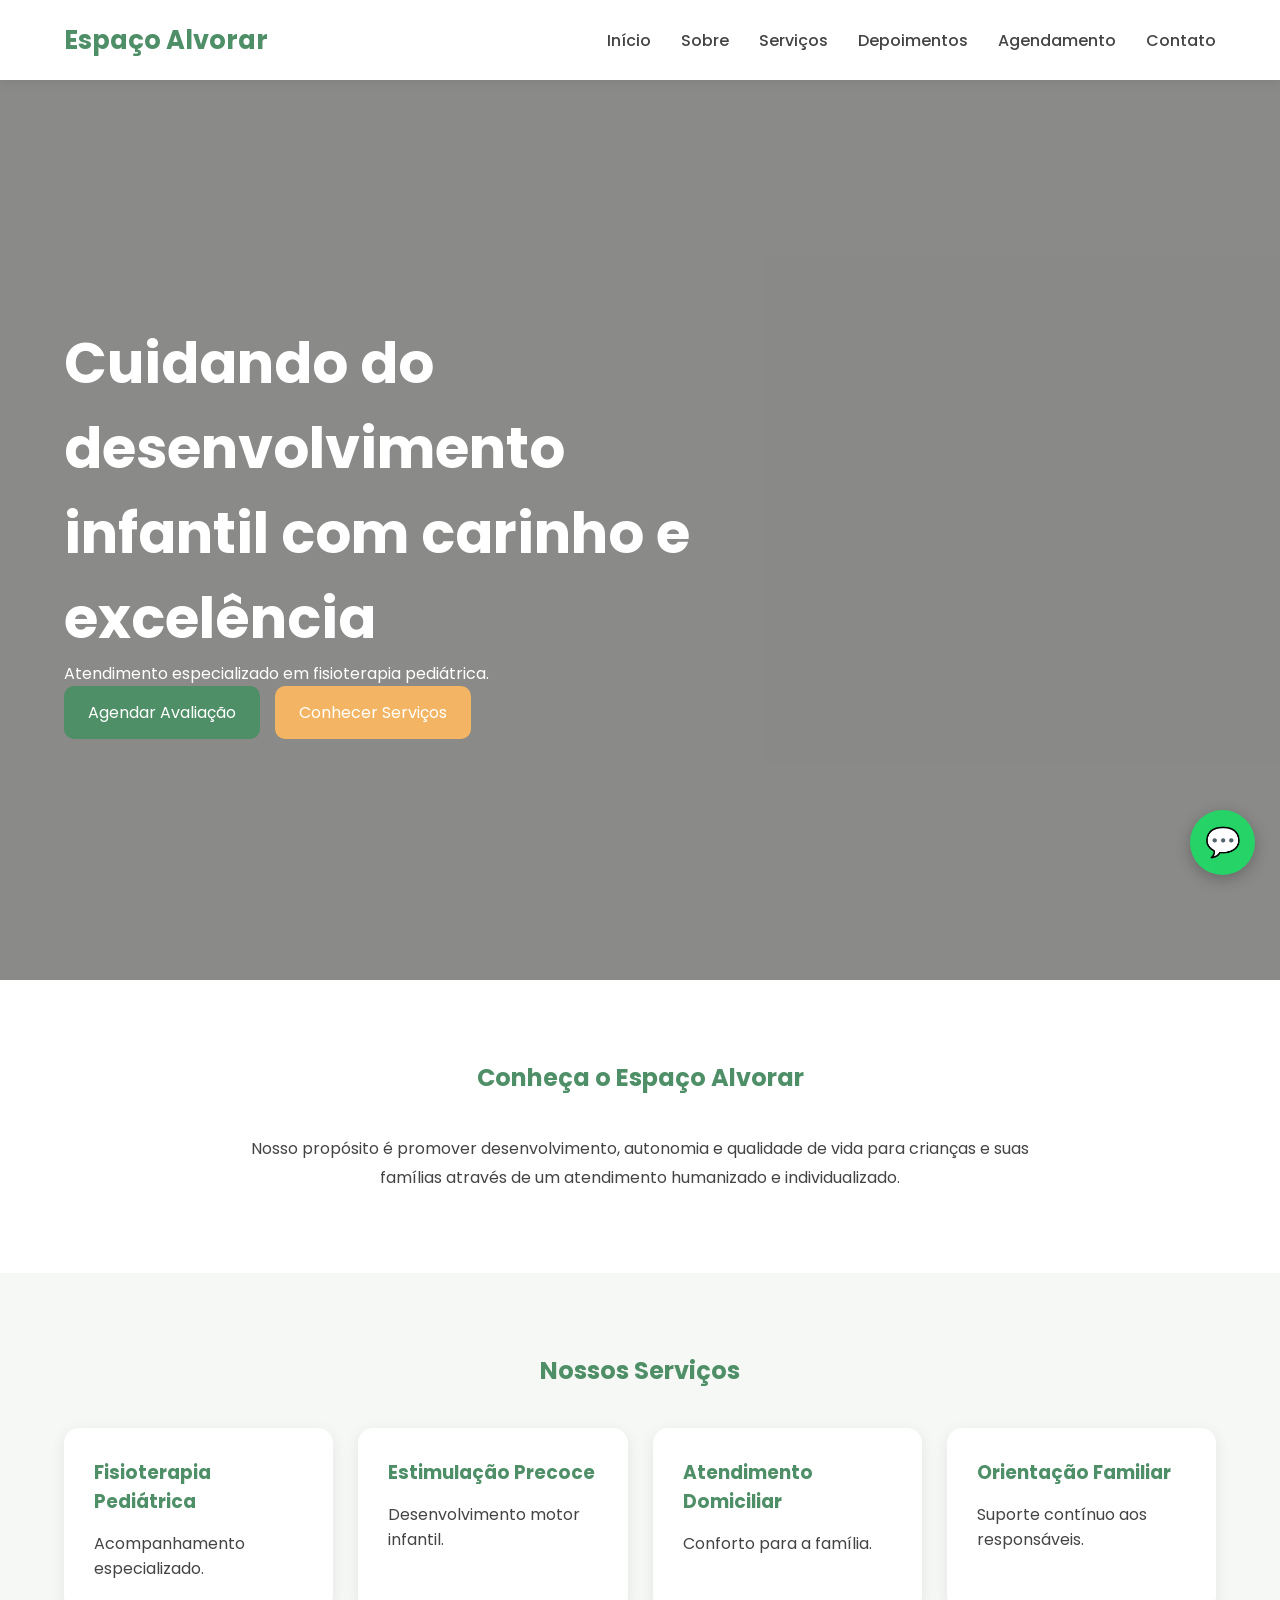
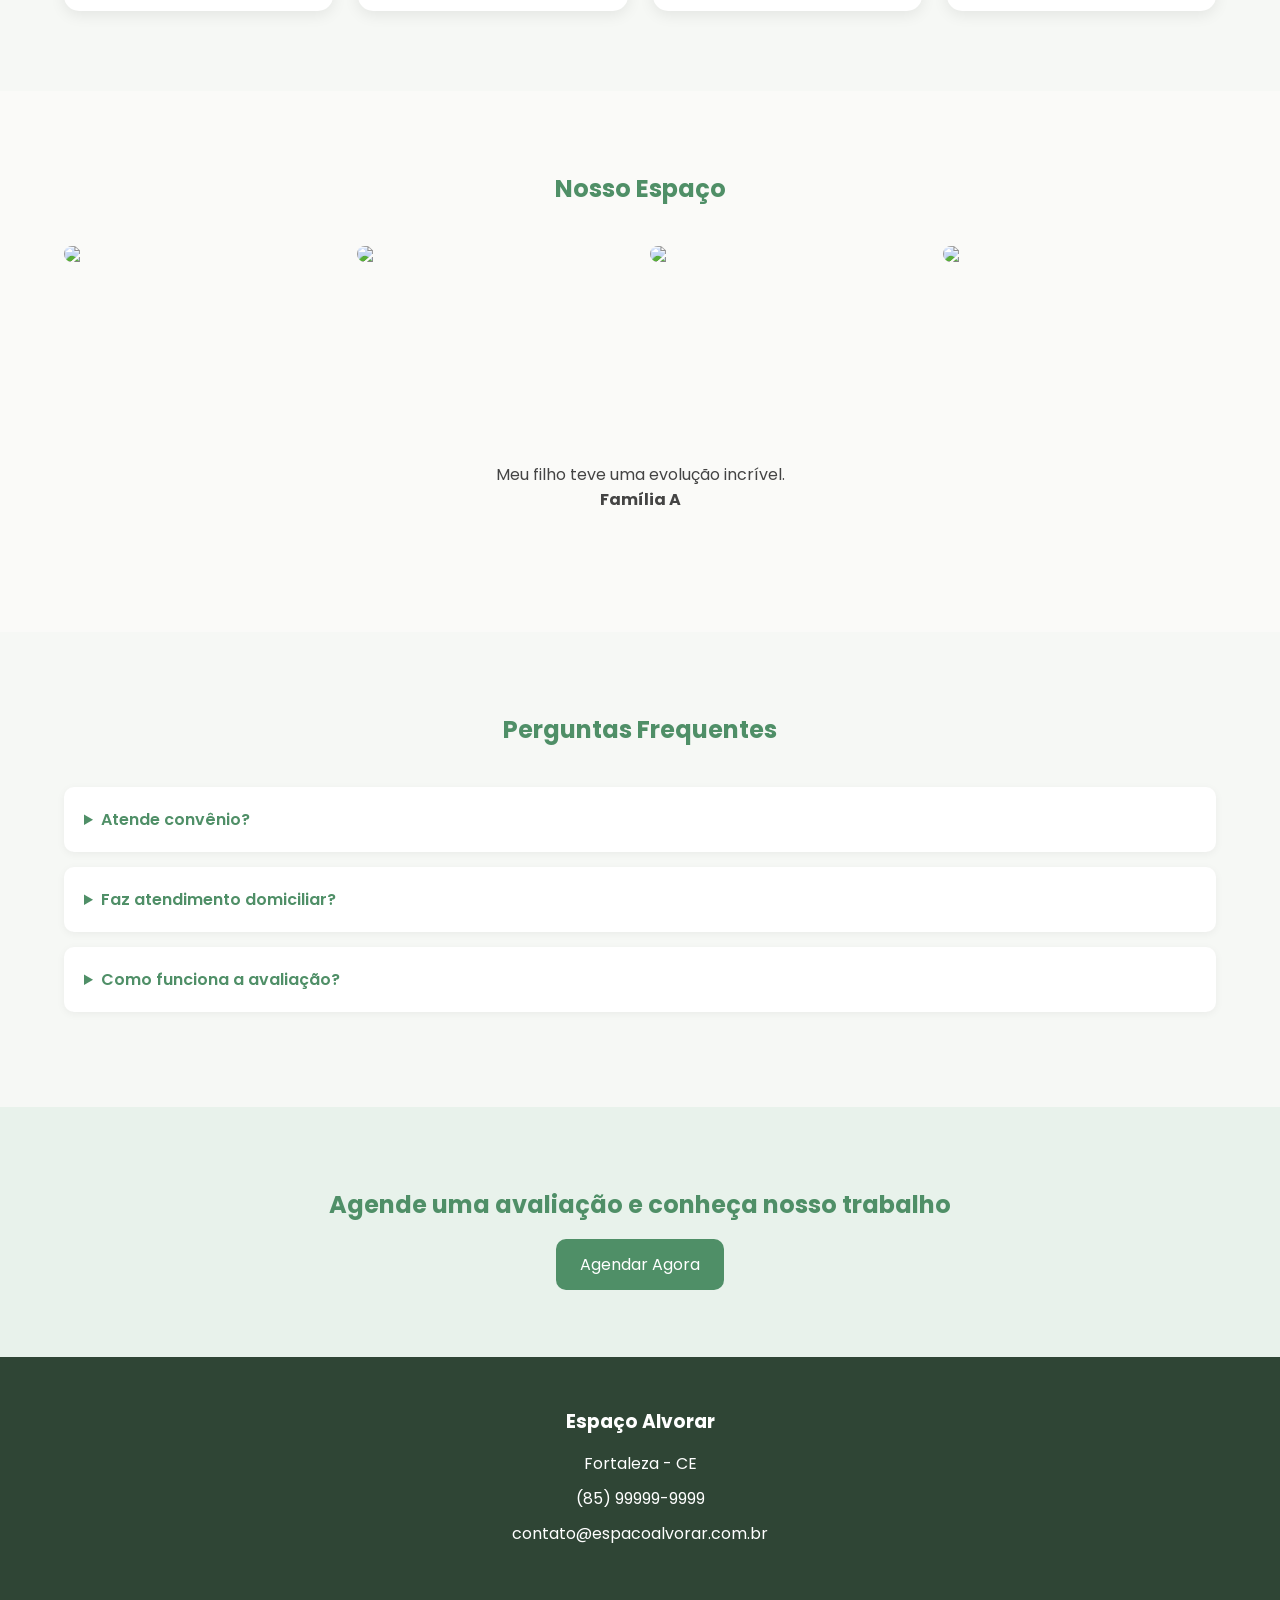
==== commit 4a5e543b: "painel admin front" ====
--- a/index.html
+++ b/index.html
@@ -149,7 +149,7 @@
 
     </section>
 
-    <!-- ESTATÍSTICAS -->
+    <!-- ESTATÍSTICAS 
 
     <section class="stats">
 
@@ -187,7 +187,7 @@
 
         </div>
 
-    </section>
+    </section> -->
 
     <!-- GALERIA DE FOTOS -->
      
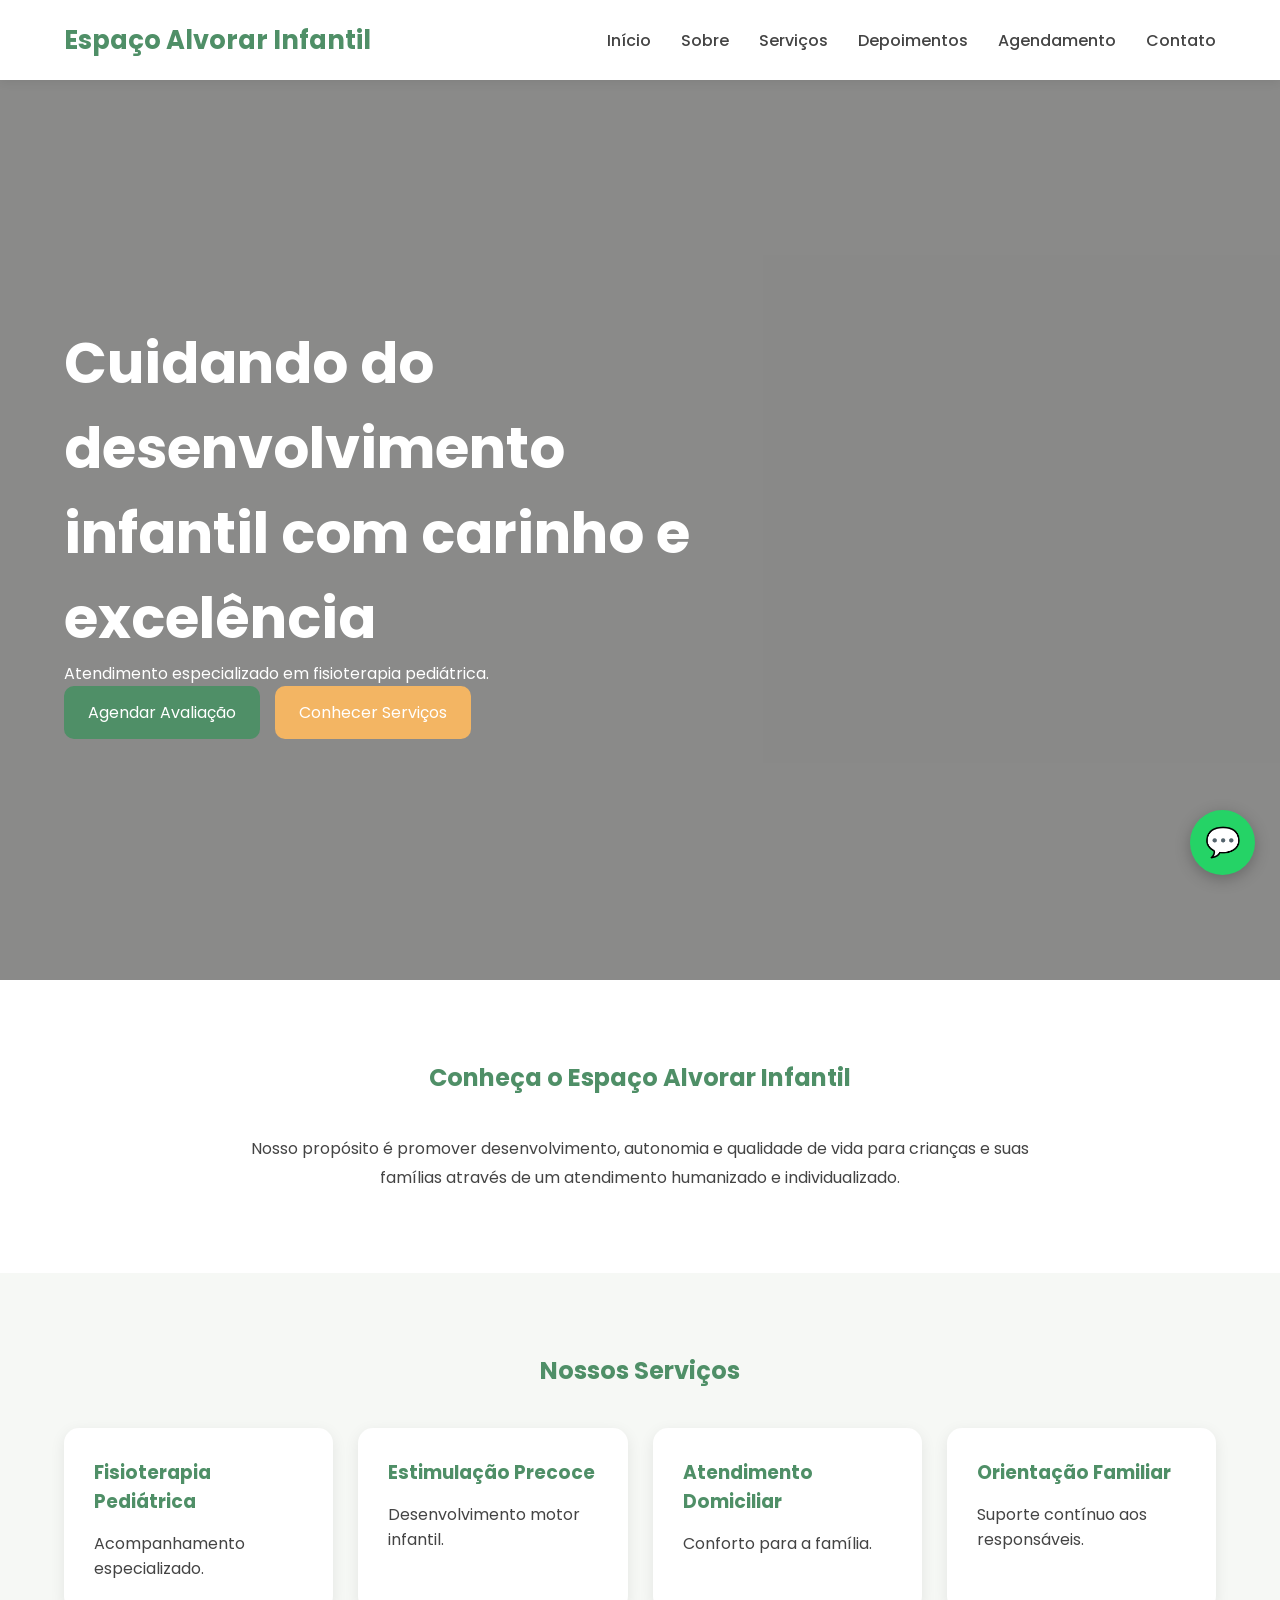
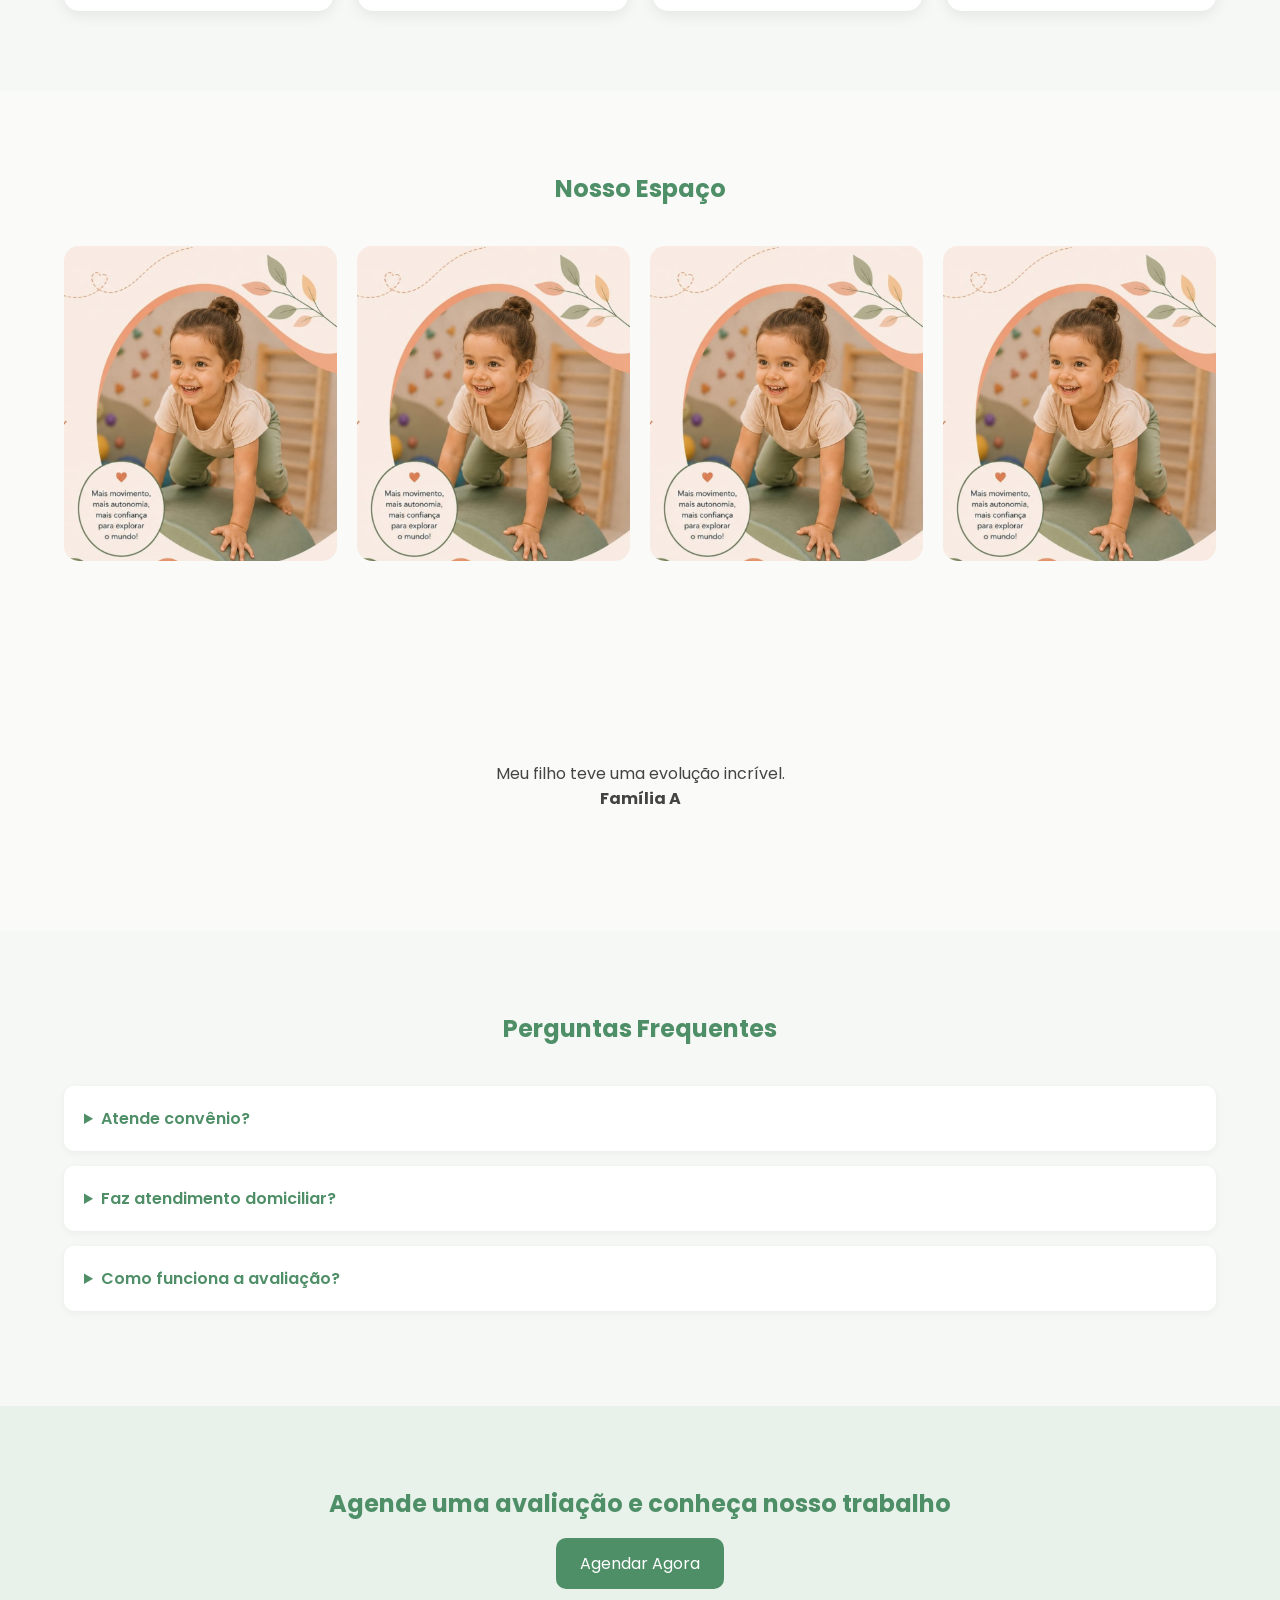
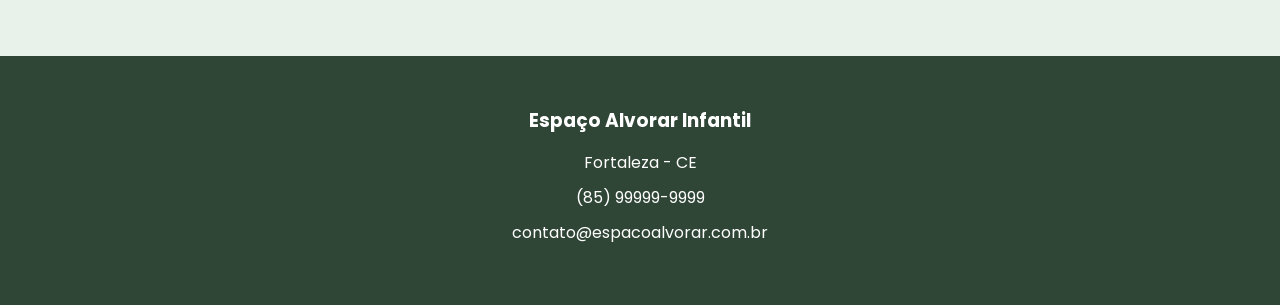
==== commit c5742465: "add detalhes do admin" ====
--- a/index.html
+++ b/index.html
@@ -5,12 +5,12 @@
     <meta charset="UTF-8">
     <meta name="viewport" content="width=device-width, initial-scale=1.0">
 
-    <title>Espaço Alvorar | Fisioterapia Pediátrica</title>
+    <title>Espaço Alvorar Infantil Infantil | Fisioterapia Pediátrica</title>
 
     <meta name="description"
-        content="Espaço Alvorar - Fisioterapia Pediátrica especializada em desenvolvimento infantil, estimulação precoce e atendimento humanizado.">
-
-    <meta property="og:title" content="Espaço Alvorar">
+        content="Espaço Alvorar Infantil - Fisioterapia Pediátrica especializada em desenvolvimento infantil, estimulação precoce e atendimento humanizado.">
+
+    <meta property="og:title" content="Espaço Alvorar Infantil">
     <meta property="og:description" content="Fisioterapia Pediátrica especializada em desenvolvimento infantil.">
 
     <link rel="stylesheet" href="css/style.css">
@@ -33,7 +33,7 @@
         <div class="container">
 
             <a href="#" class="logo">
-                Espaço Alvorar
+                Espaço Alvorar Infantil
             </a>
 
             <nav class="nav" id="nav">
@@ -101,7 +101,7 @@
 
         <div class="container">
 
-            <h2>Conheça o Espaço Alvorar</h2>
+            <h2>Conheça o Espaço Alvorar Infantil</h2>
 
             <p>
                 Nosso propósito é promover desenvolvimento, autonomia e qualidade
@@ -307,7 +307,7 @@
 
         <div class="container">
 
-            <h3>Espaço Alvorar</h3>
+            <h3>Espaço Alvorar Infantil</h3>
 
             <p>Fortaleza - CE</p>
 
